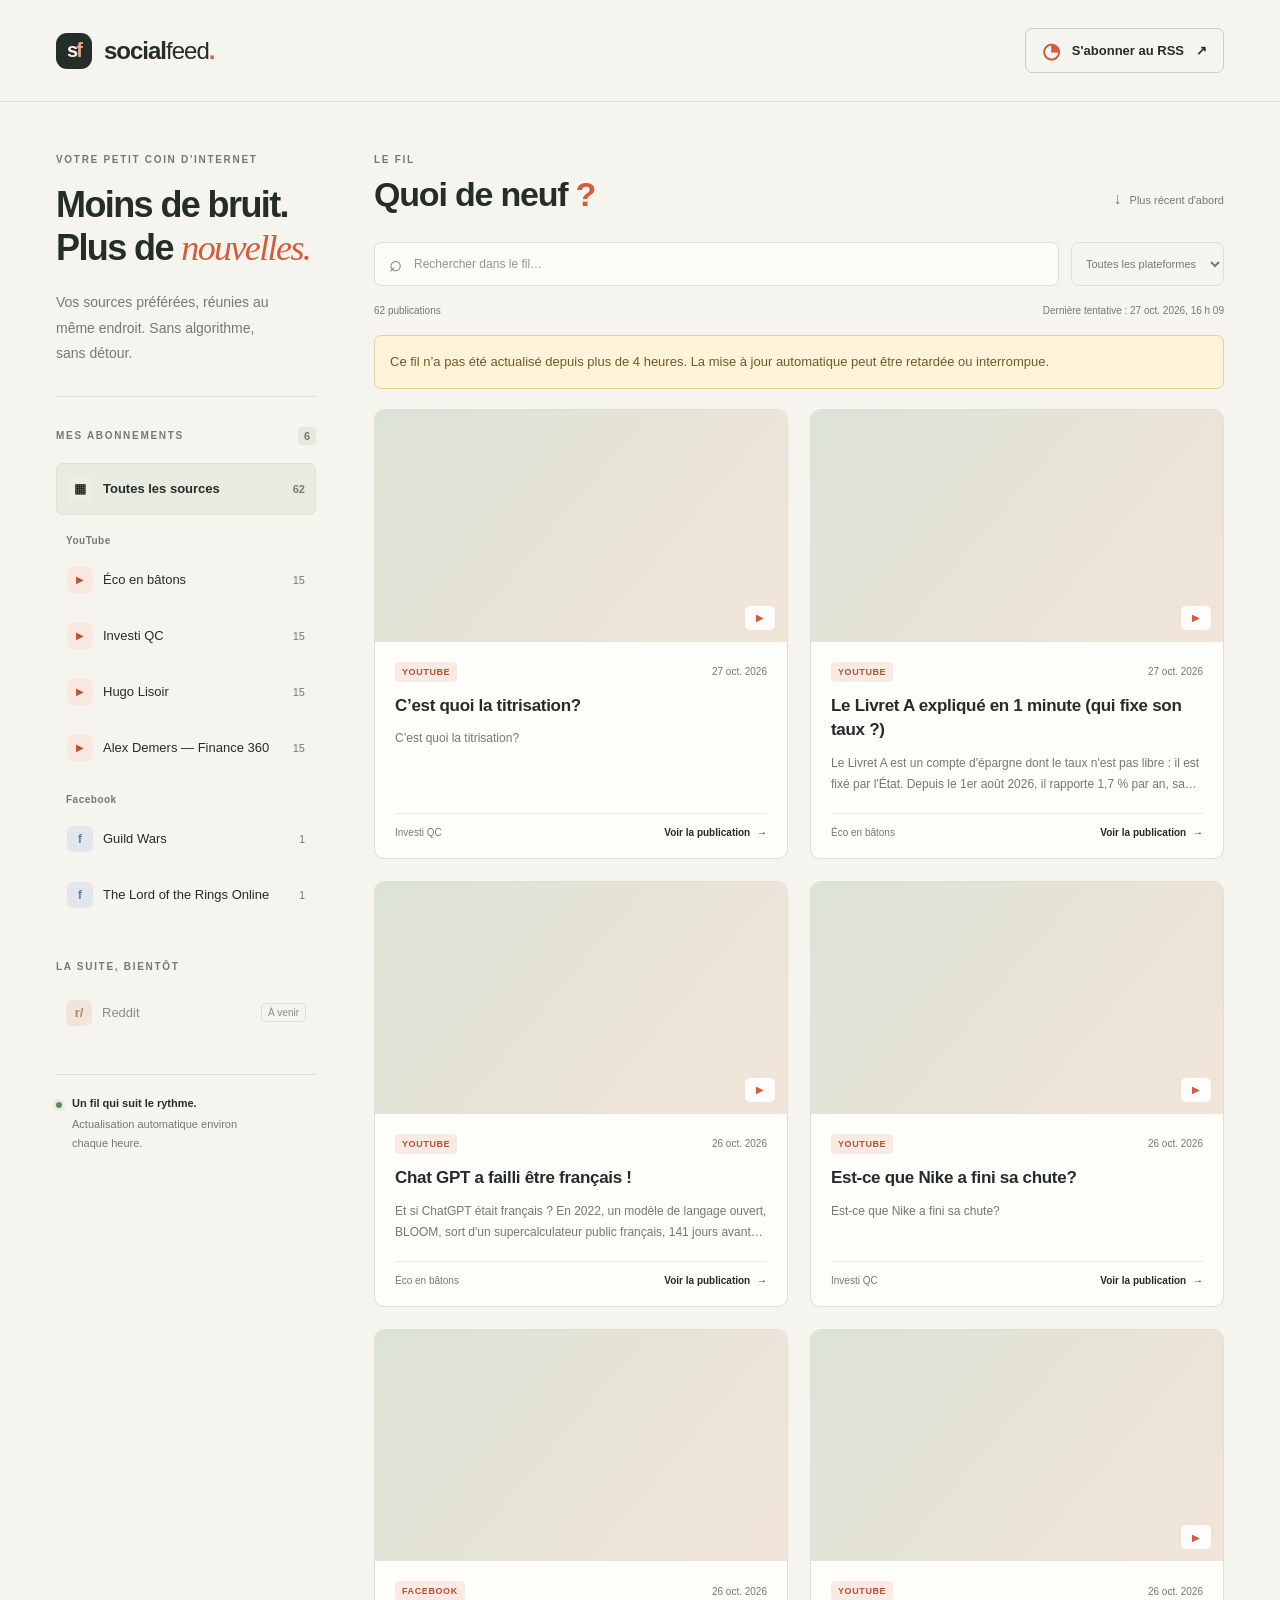
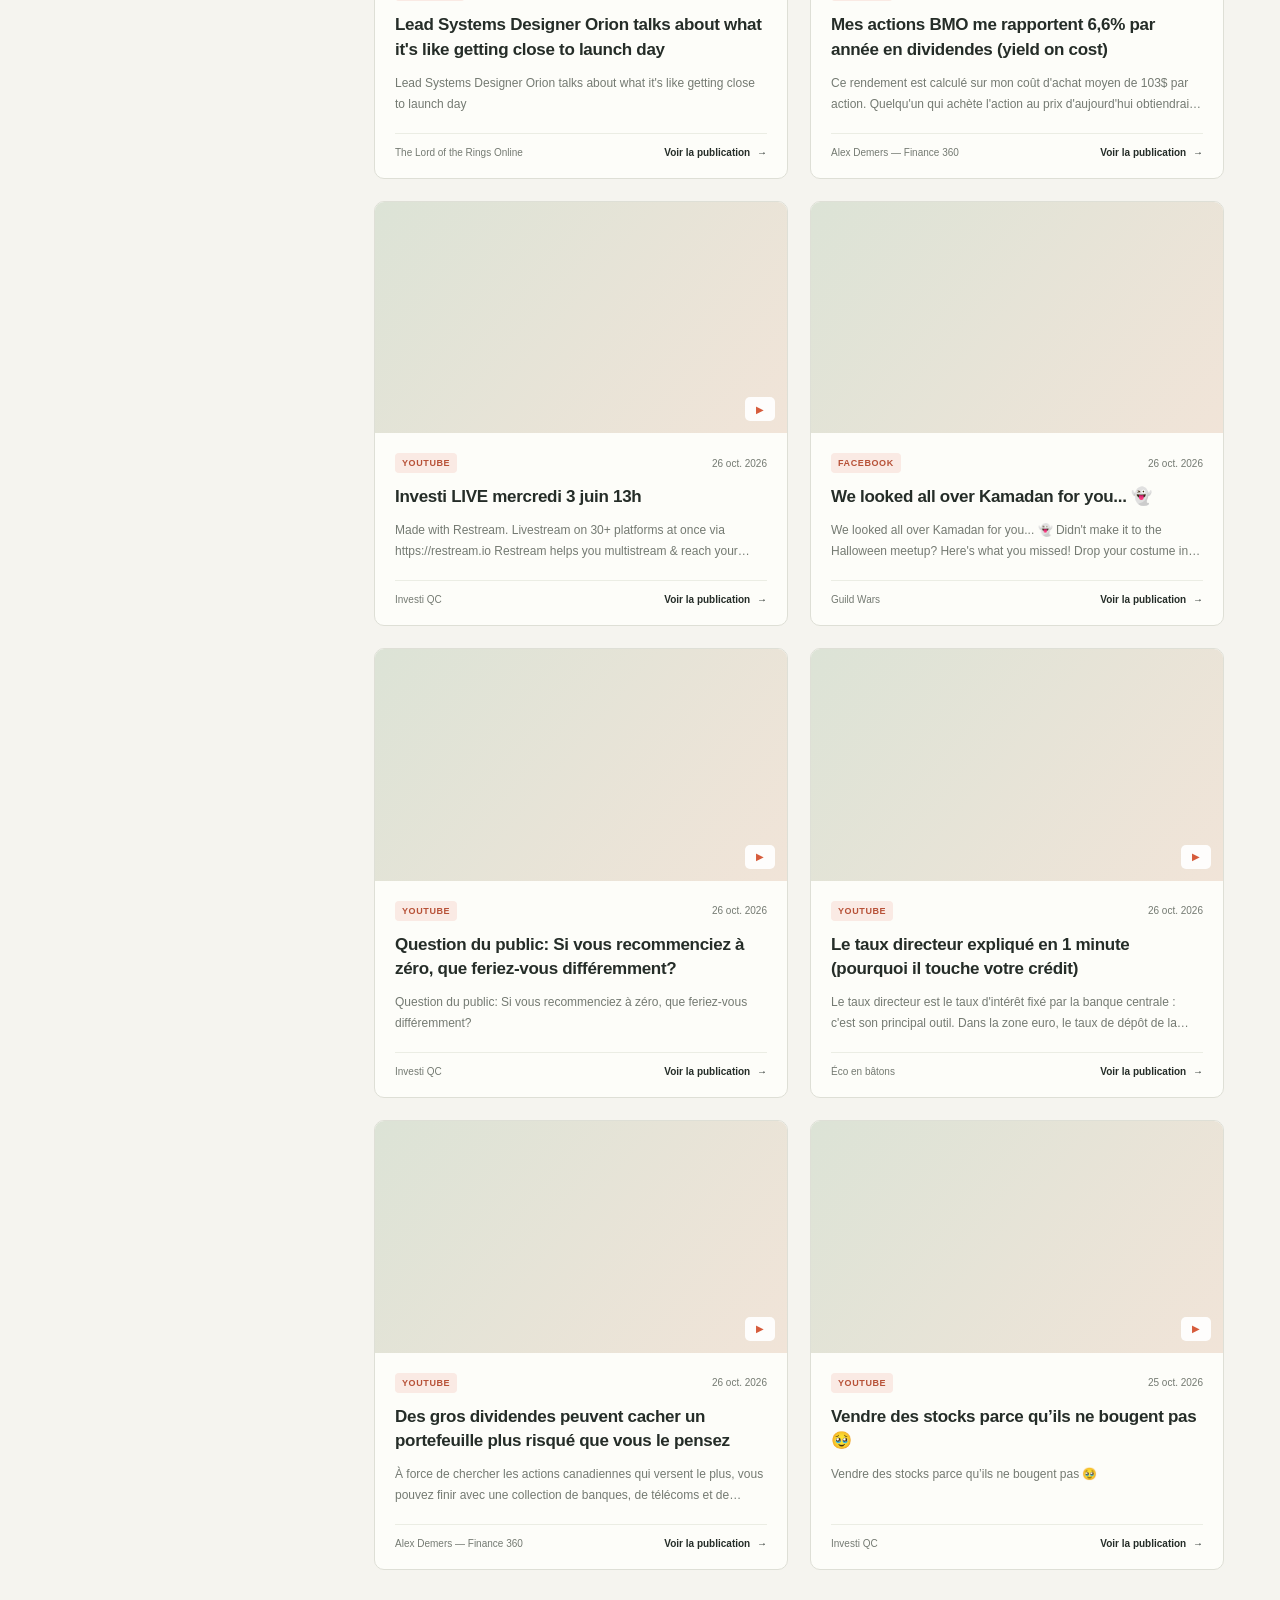
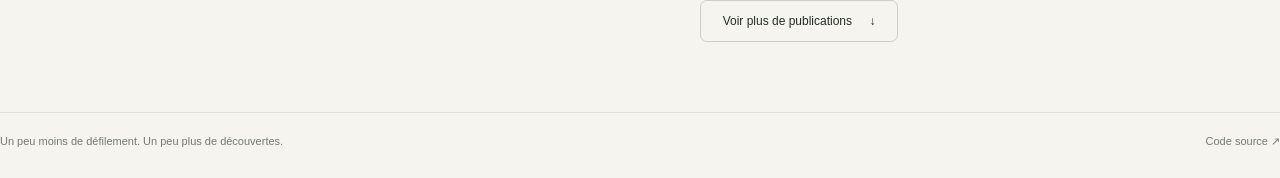
==== site/index.html @ 6ef71d8f "feat: add internal publication pages with on-demand official embeds Try bounded public Facebook scro" ====
<!doctype html>
<html lang="fr-CA">
  <head>
    <meta charset="utf-8" />
    <meta name="viewport" content="width=device-width, initial-scale=1" />
    <meta name="theme-color" content="#f5f4ef" />
    <meta name="description" content="Les dernières publications de vos sources préférées, réunies dans un seul fil." />
    <title>Social Feed — Votre fil, simplement.</title>
    <link rel="alternate" type="application/rss+xml" title="Social Feed" href="./feed.xml" />
    <link rel="stylesheet" href="./styles.css" />
    <script src="./app.js" defer></script>
  </head>
  <body>
    <a class="skip-link" href="#publications">Aller aux publications</a>
    <header class="header">
      <a class="brand" href="./" aria-label="Social Feed, accueil"><span class="brand-icon" aria-hidden="true">s<span>f</span></span>social<span class="brand-light">feed</span><span class="brand-dot">.</span></a>
      <a class="rss-link" href="./feed.xml"><span aria-hidden="true">◔</span> S'abonner au RSS <span aria-hidden="true">↗</span></a>
    </header>

    <main class="layout">
      <aside class="sidebar" aria-label="Sources du fil">
        <p class="eyebrow">VOTRE PETIT COIN D'INTERNET</p>
        <h1>Moins de bruit.<br />Plus de <span>nouvelles.</span></h1>
        <p class="intro">Vos sources préférées, réunies au même endroit. Sans algorithme, sans détour.</p>
        <div class="sidebar-rule"></div>
        <h2 class="section-label">MES ABONNEMENTS <span id="source-count">—</span></h2>
        <button class="source-button selected" type="button" data-source="all" aria-pressed="true">
          <span class="source-icon all-icon" aria-hidden="true">▦</span><span>Toutes les sources</span><span class="count" id="all-count">—</span>
        </button>
        <div id="sources"></div>
        <div class="coming-next">
          <span class="section-label">LA SUITE, BIENTÔT</span>
          <div><span class="future-icon reddit-icon" aria-hidden="true">r/</span> Reddit <span class="soon">À venir</span></div>
        </div>
        <div class="sidebar-note">
          <span class="live-dot" aria-hidden="true"></span>
          <div><strong>Un fil qui suit le rythme.</strong><p>Actualisation automatique environ chaque heure.</p></div>
        </div>
      </aside>

      <section class="feed" aria-labelledby="feed-heading">
        <div class="feed-heading">
          <div><p class="eyebrow">LE FIL</p><h2 id="feed-heading">Quoi de neuf<span class="brand-dot"> ?</span></h2></div>
          <span class="sort-label"><span aria-hidden="true">↓</span> Plus récent d'abord</span>
        </div>
        <div class="toolbar">
          <label class="search"><span aria-hidden="true">⌕</span><span class="sr-only">Rechercher une publication</span><input id="search" type="search" placeholder="Rechercher dans le fil…" autocomplete="off" /></label>
          <label class="platform-filter"><span class="sr-only">Filtrer par plateforme</span><select id="platform"><option value="all">Toutes les plateformes</option></select></label>
        </div>
        <div class="feed-meta"><p id="results" role="status" aria-live="polite">Chargement du fil…</p><p id="updated"></p></div>
        <div id="warning" class="notice warning" role="status" hidden></div>
        <div id="error" class="notice error" role="alert" hidden></div>
        <div id="publications" class="cards" aria-busy="true"></div>
        <div id="empty" class="empty" hidden><span aria-hidden="true">○</span><h3>Rien par ici pour l'instant.</h3><p id="empty-message">Essayez une autre recherche ou une autre source.</p></div>
        <button id="load-more" class="load-more" type="button" hidden>Voir plus de publications <span aria-hidden="true">↓</span></button>
        <noscript><p class="notice">Activez JavaScript pour consulter le fil, ou <a href="./feed.xml">ouvrez le flux RSS</a>.</p></noscript>
      </section>
    </main>
    <footer><span>Un peu moins de défilement. Un peu plus de découvertes.</span><a href="https://github.com/otisdave/social-feed" target="_blank" rel="noopener noreferrer">Code source ↗</a></footer>
    <template id="card-template">
      <article class="card">
        <a class="card-image-link"><img loading="lazy" decoding="async" alt="" /><span class="play-icon" aria-hidden="true">▶</span></a>
        <div class="card-body">
          <div class="card-meta"><span class="platform-tag"></span><time></time></div>
          <h3><a></a></h3>
          <p class="card-description"></p>
          <div class="card-footer"><span class="card-source"></span><a class="read-link">Voir la publication <span aria-hidden="true">→</span></a></div>
        </div>
      </article>
    </template>
  </body>
</html>
---- site/styles.css ----
@charset "UTF-8";

:root {
  color-scheme: light;
  --paper: #f5f4ef;
  --ink: #252d28;
  --muted: #747a72;
  --line: #dedfd6;
  --accent: #d65b3b;
  font-family: "Segoe UI", -apple-system, BlinkMacSystemFont, sans-serif;
  color: var(--ink);
  background: var(--paper);
}

* { box-sizing: border-box; }
body { margin: 0; }
a { color: inherit; text-decoration: none; }
button, input, select { font: inherit; }
button, select { cursor: pointer; }
button { color: inherit; }
button:focus-visible, a:focus-visible, input:focus-visible, select:focus-visible { outline: 3px solid var(--accent); outline-offset: 4px; }
[hidden] { display: none !important; }
.sr-only, .skip-link:not(:focus) { position: absolute; width: 1px; height: 1px; padding: 0; margin: -1px; overflow: hidden; clip: rect(0, 0, 0, 0); white-space: nowrap; border: 0; }
.skip-link:focus { display: block; padding: 16px; }
.header { max-width: 1440px; margin: auto; padding: 28px 56px; display: flex; justify-content: space-between; align-items: center; border-bottom: 1px solid var(--line); }
.brand { display: flex; align-items: center; font-size: 24px; font-weight: 750; letter-spacing: -1px; }
.brand-light { font-weight: 400; }
.brand-dot { color: var(--accent); }
.brand-icon { display: inline-flex; align-items: center; justify-content: center; width: 36px; height: 36px; margin-right: 12px; border-radius: 11px; background: var(--ink); color: var(--paper); font-size: 20px; letter-spacing: -2px; }
.brand-icon span { color: #eca88a; }
.rss-link { display: flex; align-items: center; gap: 12px; padding: 11px 16px; font-size: 13px; font-weight: 600; border: 1px solid #cacdc1; border-radius: 7px; }
.rss-link:hover { background: white; }
.rss-link > span:first-child { color: var(--accent); font-size: 21px; line-height: 1; }
.layout { max-width: 1440px; padding: 52px 56px 70px; margin: auto; display: grid; grid-template-columns: 260px minmax(0, 1fr); gap: 58px; min-height: 80vh; }
.eyebrow, .section-label { font-size: 10px; font-weight: 700; letter-spacing: 1.7px; }
.eyebrow { color: var(--muted); margin: 0 0 18px; }
h1 { font-size: 36px; font-weight: 620; line-height: 1.2; letter-spacing: -1.6px; margin: 0 0 20px; }
h1 > span { font-family: Georgia, serif; font-weight: 400; font-style: italic; color: var(--accent); }
.intro { max-width: 230px; font-size: 14px; line-height: 1.8; color: var(--muted); }
.sidebar-rule { height: 1px; background: var(--line); margin: 30px 0; }
.section-label { display: flex; align-items: center; justify-content: space-between; color: var(--muted); margin: 0 0 18px; }
.section-label > span { font-size: 11px; letter-spacing: 0; background: #e6e8df; border-radius: 4px; padding: 3px 6px; }
.source-button { display: flex; width: 100%; align-items: center; gap: 10px; padding: 12px 10px; margin: 4px 0; border: 1px solid transparent; background: transparent; text-align: left; border-radius: 7px; font-size: 13px; }
.source-button:hover { background: #edeee6; }
.source-button.selected { background: #e8ebe1; border-color: #dce1d2; font-weight: 650; }
.source-button > span:nth-child(2) { flex: 1; }
.source-button:disabled { cursor: default; opacity: 0.65; }
.source-button:disabled:hover { background: transparent; }
.source-platform { margin: 20px 10px 8px; font-size: 10px; font-weight: 600; color: var(--muted); letter-spacing: 0.5px; }
.source-icon { display: grid; place-items: center; width: 26px; height: 26px; border-radius: 6px; background: #eceee6; font-size: 13px; }
.source-icon.youtube { background: #fae7e1; color: #c45034; font-size: 10px; }
.source-icon.facebook { background: #e3e7ed; color: #6381a8; font-weight: 700; }
.count { font-size: 11px; color: var(--muted); }
.coming-next { margin-top: 40px; }
.coming-next > div { display: flex; align-items: center; gap: 10px; padding: 10px; font-size: 13px; color: #8a8e85; }
.future-icon { display: grid; place-items: center; width: 26px; height: 26px; font-weight: 700; border-radius: 6px; }
.reddit-icon { background: #f0e5db; color: #b98566; }
.facebook-icon { background: #e3e7ed; color: #8a9db7; }
.soon { margin-left: auto; font-size: 10px; border: 1px solid var(--line); padding: 3px 6px; border-radius: 4px; }
.sidebar-note { display: flex; gap: 10px; border-top: 1px solid var(--line); margin-top: 38px; padding-top: 22px; font-size: 11px; }
.live-dot { width: 6px; height: 6px; border-radius: 50%; background: #63865c; flex-shrink: 0; margin-top: 5px; box-shadow: 0 0 0 3px #e6eadf; }
.sidebar-note strong { font-weight: 600; }
.sidebar-note p { color: var(--muted); line-height: 1.7; max-width: 180px; margin: 6px 0 0; }
.feed-heading { display: flex; align-items: flex-end; justify-content: space-between; margin-bottom: 28px; gap: 15px; }
.feed-heading .eyebrow { margin-bottom: 10px; }
.feed-heading h2 { font-size: 34px; font-weight: 620; letter-spacing: -1.2px; margin: 0; }
.sort-label { font-size: 11px; color: var(--muted); white-space: nowrap; padding-bottom: 6px; }
.sort-label > span { font-size: 16px; margin-right: 5px; }
.toolbar { display: flex; gap: 12px; }
.search { display: flex; align-items: center; gap: 10px; background: #fbfbf7; border: 1px solid var(--line); border-radius: 7px; padding: 10px 14px; flex: 1; min-width: 0; }
.search > span:first-child { color: var(--muted); font-size: 22px; line-height: 1; }
.search input { width: 100%; min-width: 0; border: none; background: transparent; font-size: 12px; color: var(--ink); }
.search input::placeholder { color: #92978d; }
.platform-filter select { height: 100%; padding: 10px; border: 1px solid var(--line); border-radius: 7px; background: transparent; color: var(--muted); font-size: 11px; max-width: 190px; }
.feed-meta { display: flex; justify-content: space-between; gap: 10px; margin: 19px 0; font-size: 10px; color: var(--muted); }
.feed-meta p { margin: 0; }
.cards { display: grid; grid-template-columns: repeat(2, minmax(0, 1fr)); gap: 22px; }
.card { border: 1px solid var(--line); background: #fdfdf9; border-radius: 10px; overflow: hidden; display: flex; flex-direction: column; transition: transform 160ms ease, box-shadow 160ms ease; }
.card:hover { transform: translateY(-3px); box-shadow: 0 8px 26px #252d280a; }
.card-image-link { display: block; position: relative; aspect-ratio: 16 / 9; overflow: hidden; background: #e3e6dc; }
.card-image-link img { display: block; width: 100%; height: 100%; object-fit: cover; }
.card-image-link.no-image { background: linear-gradient(130deg, #dce3d6, #f1e4d8); }
.play-icon { position: absolute; bottom: 12px; right: 12px; display: grid; place-items: center; width: 30px; height: 24px; background: #ffffffeb; color: var(--accent); border-radius: 5px; font-size: 10px; }
.card-body { padding: 20px; display: flex; flex-direction: column; flex: 1; }
.card-meta { display: flex; justify-content: space-between; align-items: center; gap: 8px; margin-bottom: 12px; font-size: 10px; color: var(--muted); }
.platform-tag { font-size: 9px; font-weight: 700; text-transform: uppercase; letter-spacing: 0.6px; border-radius: 4px; padding: 5px 7px; background: #faeae4; color: #b75137; }
.card h3 { font-size: 17px; line-height: 1.45; font-weight: 650; letter-spacing: -0.3px; margin: 0 0 10px; overflow-wrap: anywhere; }
.card h3 a:hover, .read-link:hover { color: var(--accent); }
.card-description { font-size: 12px; line-height: 1.75; color: var(--muted); margin: 0 0 18px; display: -webkit-box; -webkit-line-clamp: 2; -webkit-box-orient: vertical; overflow: hidden; overflow-wrap: anywhere; }
.card-footer { display: flex; align-items: center; justify-content: space-between; gap: 8px; border-top: 1px solid #ebede4; padding-top: 13px; margin-top: auto; font-size: 10px; }
.card-source { color: var(--muted); }
.read-link { font-weight: 600; white-space: nowrap; }
.read-link span { margin-left: 4px; }
.load-more { display: block; margin: 30px auto 0; padding: 13px 22px; border: 1px solid #cdd1c4; border-radius: 7px; background: transparent; font-size: 12px; }
.load-more:hover { background: #e8ebe1; }
.load-more span { margin-left: 14px; }
.notice { border: 1px solid var(--line); border-radius: 7px; padding: 15px; margin-bottom: 20px; font-size: 13px; line-height: 1.7; }
.warning { background: #fff3d9; border-color: #e6cf9c; color: #745a28; }
.error { background: #fce9e4; border-color: #e6beb1; color: #883e2b; }
.empty { text-align: center; padding: 60px 20px; color: var(--muted); }
.empty > span { font-size: 40px; }
.empty h3 { color: var(--ink); font-size: 18px; }
.empty p { font-size: 13px; }
footer { max-width: 1328px; border-top: 1px solid var(--line); margin: 0 auto; padding: 22px 0 30px; display: flex; justify-content: space-between; gap: 16px; font-size: 11px; color: var(--muted); }
.publication { max-width: 900px; margin: auto; padding: 45px 24px 70px; min-height: 80vh; }
.publication h1 { font-size: clamp(26px, 4vw, 40px); overflow-wrap: anywhere; }
.publication-actions { display: flex; align-items: center; justify-content: space-between; flex-wrap: wrap; gap: 16px; margin: 24px 0; }
.publication-actions time { font-size: 12px; color: var(--muted); }
.publication-preview { background: #e3e6dc; border-radius: 10px; overflow: hidden; }
.publication-preview img { display: block; width: 100%; max-height: 480px; object-fit: contain; }
.embed-section { margin: 22px 0 30px; }
.embed-note { font-size: 12px; line-height: 1.7; color: var(--muted); }
.publication-embed { display: block; width: 100%; border: 0; border-radius: 8px; background: white; }
.publication-embed.youtube { aspect-ratio: 16 / 9; }
.publication-embed.facebook { max-width: 500px; height: 700px; margin: auto; }
.publication-description { white-space: pre-wrap; overflow-wrap: anywhere; font-size: 15px; line-height: 1.85; }

@media (min-width: 1600px) {
  .layout { max-width: 1550px; }
  .header { max-width: 1550px; }
  .cards { grid-template-columns: repeat(3, minmax(0, 1fr)); }
}

@media (max-width: 1050px) {
  .header { padding: 24px 30px; }
  .layout { padding: 36px 30px; grid-template-columns: 215px minmax(0, 1fr); gap: 28px; }
  h1 { font-size: 30px; }
  .card-body { padding: 15px; }
  .card-footer { flex-wrap: wrap; }
  footer { margin: 0 30px; }
}

@media (max-width: 760px) {
  .header { padding: 20px; }
  .brand { font-size: 21px; }
  .rss-link { font-size: 11px; padding: 9px 10px; gap: 6px; }
  .layout { display: block; padding: 30px 20px; }
  .sidebar { margin-bottom: 38px; }
  .sidebar .eyebrow { font-size: 9px; }
  h1 { font-size: 35px; }
  h1 br { display: none; }
  .intro { max-width: none; }
  .sidebar-rule { margin: 22px 0; }
  .coming-next, .sidebar-note { display: none; }
  .source-button { max-width: 100%; }
  .feed-heading h2 { font-size: 29px; }
  footer { margin: 0 20px; font-size: 10px; }
}

@media (max-width: 480px) {
  .cards { grid-template-columns: 1fr; }
  .toolbar { flex-direction: column; }
  .platform-filter select { max-width: none; width: 100%; }
  .feed-meta { flex-direction: column; gap: 6px; }
  .card-body { padding: 20px; }
  .sort-label { font-size: 9px; }
  footer { flex-direction: column; }
}

@media (prefers-reduced-motion: reduce) {
  .card { transition: none; }
  .card:hover { transform: none; }
}
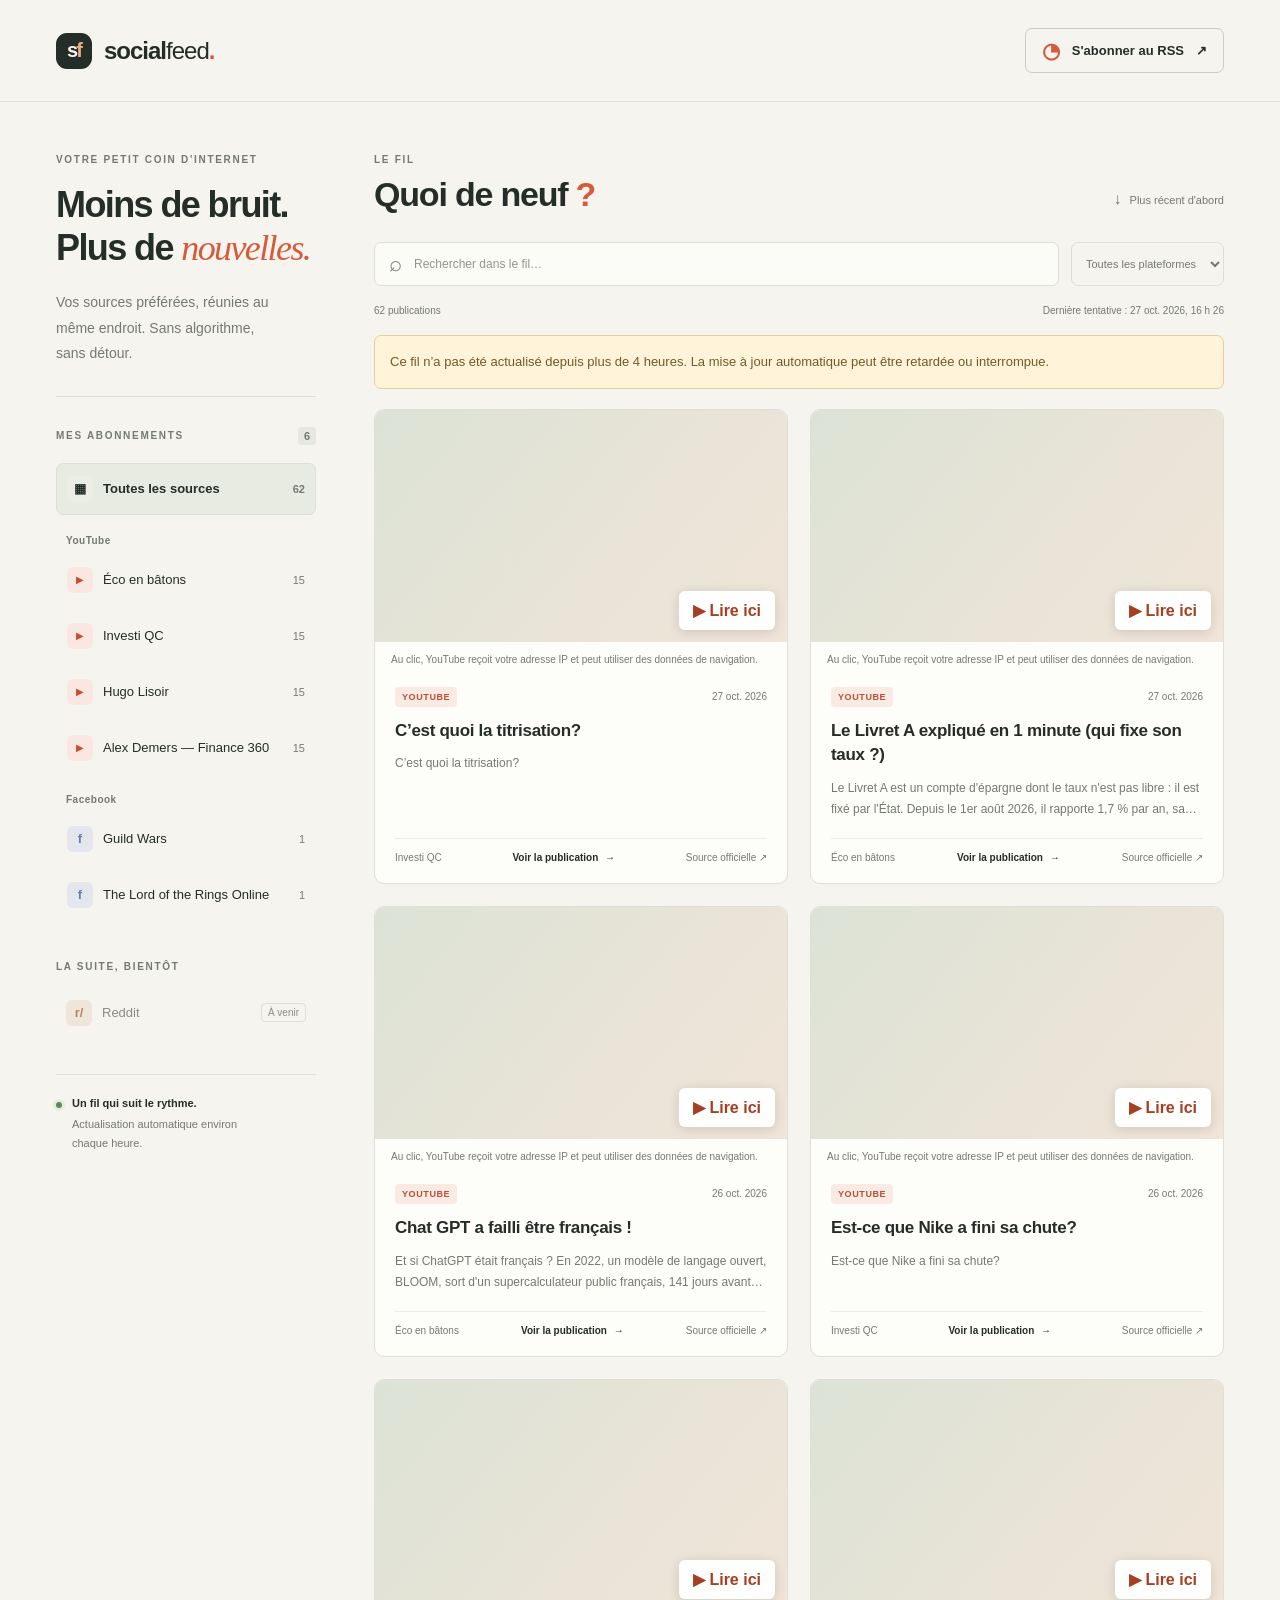
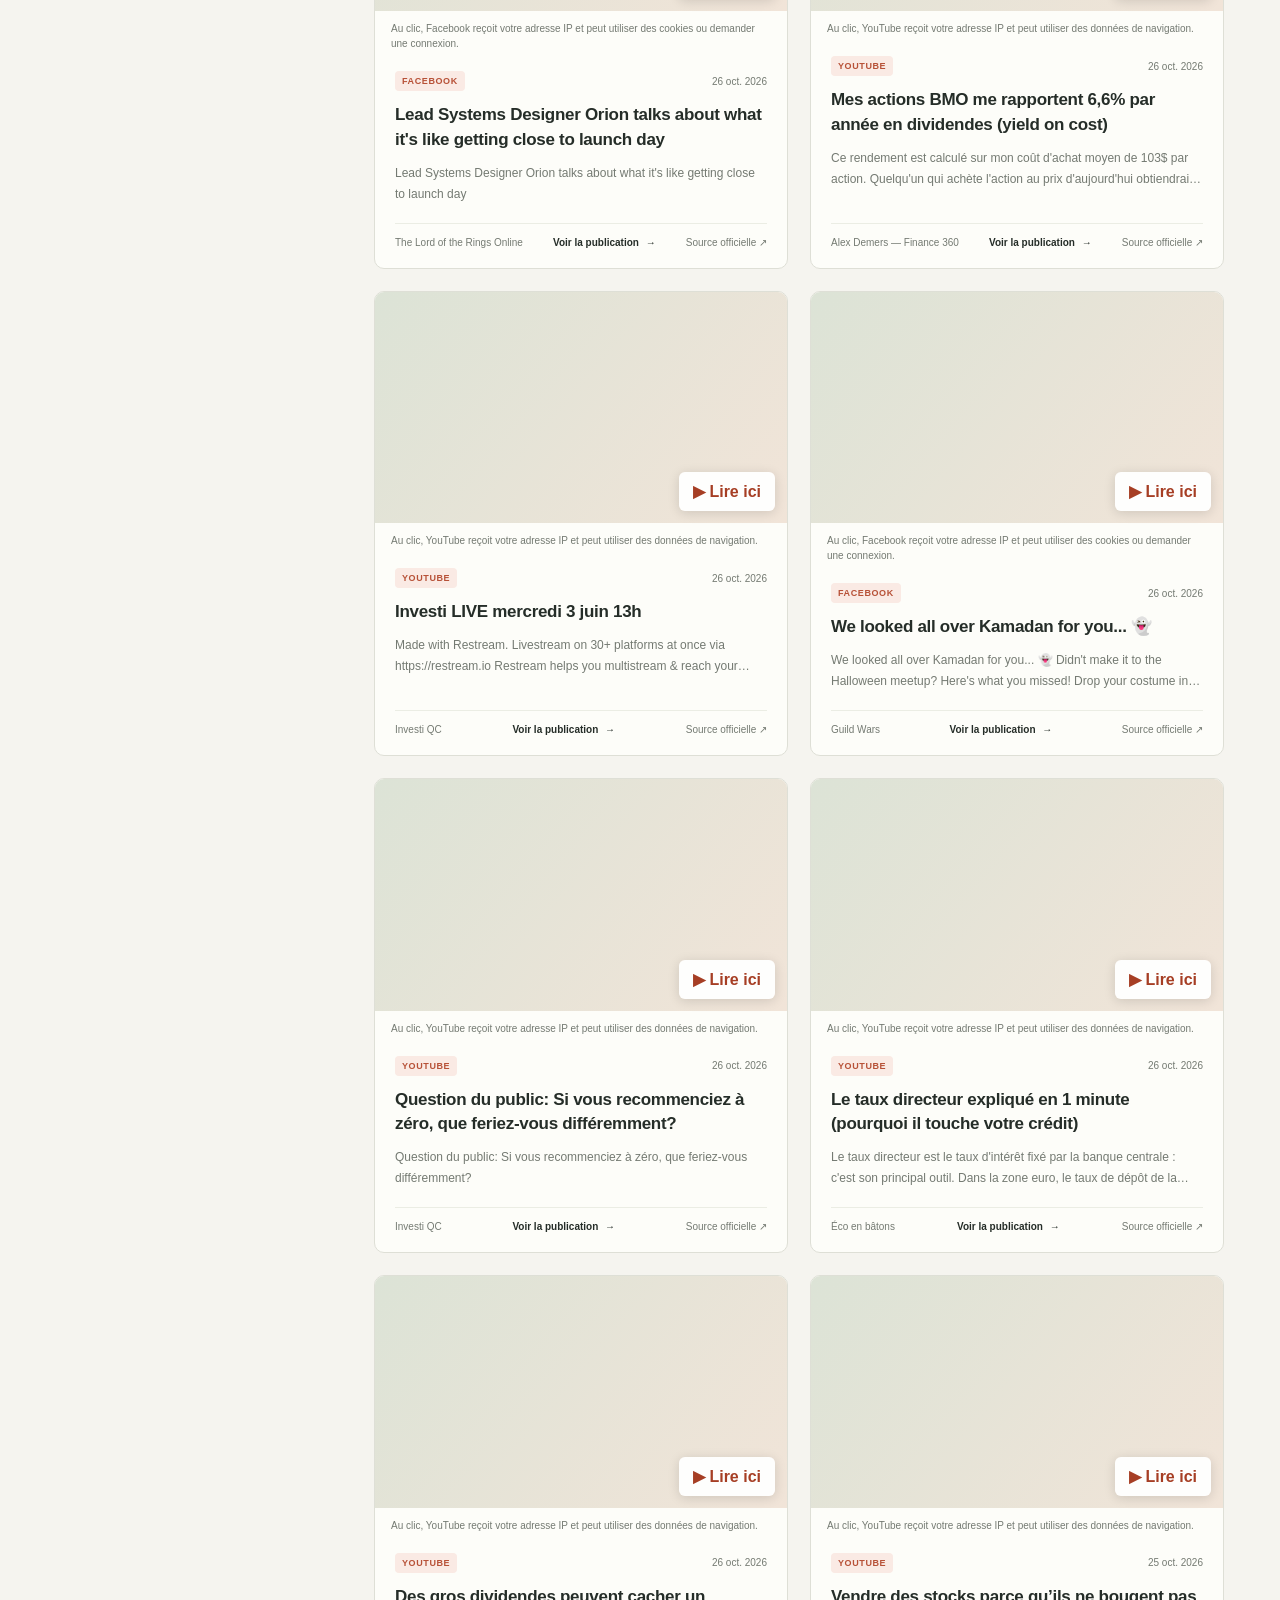
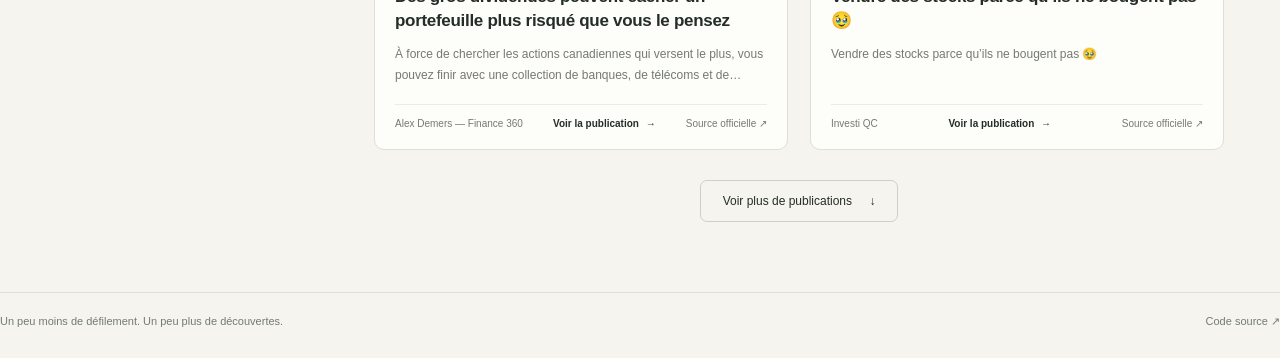
==== commit a81e4aed: "feat: play YouTube and Facebook videos directly in feed cards Share official embed handling, load on" ====
--- a/site/index.html
+++ b/site/index.html
@@ -8,7 +8,7 @@
     <title>Social Feed — Votre fil, simplement.</title>
     <link rel="alternate" type="application/rss+xml" title="Social Feed" href="./feed.xml" />
     <link rel="stylesheet" href="./styles.css" />
-    <script src="./app.js" defer></script>
+    <script src="./app.js" type="module"></script>
   </head>
   <body>
     <a class="skip-link" href="#publications">Aller aux publications</a>
@@ -59,12 +59,21 @@
     <footer><span>Un peu moins de défilement. Un peu plus de découvertes.</span><a href="https://github.com/otisdave/social-feed" target="_blank" rel="noopener noreferrer">Code source ↗</a></footer>
     <template id="card-template">
       <article class="card">
-        <a class="card-image-link"><img loading="lazy" decoding="async" alt="" /><span class="play-icon" aria-hidden="true">▶</span></a>
+        <div class="card-media">
+          <a class="card-image-link"><img loading="lazy" decoding="async" alt="" /></a>
+          <button class="card-play" type="button" hidden>▶ Lire ici</button>
+          <div class="card-player" hidden></div>
+        </div>
+        <div class="card-playback" hidden>
+          <button class="card-stop" type="button">Fermer le lecteur</button>
+          <p class="embed-note" role="status">Si la lecture est bloquée, utilisez le lien vers la source officielle.</p>
+        </div>
+        <p class="card-privacy" hidden></p>
         <div class="card-body">
           <div class="card-meta"><span class="platform-tag"></span><time></time></div>
           <h3><a></a></h3>
           <p class="card-description"></p>
-          <div class="card-footer"><span class="card-source"></span><a class="read-link">Voir la publication <span aria-hidden="true">→</span></a></div>
+          <div class="card-footer"><span class="card-source"></span><a class="read-link">Voir la publication <span aria-hidden="true">→</span></a><a class="card-official" target="_blank" rel="noopener noreferrer">Source officielle ↗</a></div>
         </div>
       </article>
     </template>
--- a/site/styles.css
+++ b/site/styles.css
@@ -80,6 +80,17 @@
 .card-image-link { display: block; position: relative; aspect-ratio: 16 / 9; overflow: hidden; background: #e3e6dc; }
 .card-image-link img { display: block; width: 100%; height: 100%; object-fit: cover; }
 .card-image-link.no-image { background: linear-gradient(130deg, #dce3d6, #f1e4d8); }
+.card-media { position: relative; }
+.card-play { position: absolute; bottom: 12px; right: 12px; border: 0; border-radius: 6px; background: #fffffff2; padding: 10px 14px; color: #a63e24; font-weight: 650; box-shadow: 0 2px 12px #0002; }
+.card-play:hover { background: white; }
+.card-playback { padding: 12px 16px 0; }
+.card-stop { background: transparent; border: 1px solid var(--line); border-radius: 5px; padding: 6px 10px; font-size: 12px; }
+.card-privacy { margin: 10px 16px 0; font-size: 10px; line-height: 1.5; color: var(--muted); }
+.card .card-footer { flex-wrap: wrap; }
+.card-official { color: var(--muted); }
+.card-official:hover { color: var(--accent); }
+.card-player .publication-embed { border-radius: 0; }
+.card-player .publication-embed.facebook { height: 520px; }
 .play-icon { position: absolute; bottom: 12px; right: 12px; display: grid; place-items: center; width: 30px; height: 24px; background: #ffffffeb; color: var(--accent); border-radius: 5px; font-size: 10px; }
 .card-body { padding: 20px; display: flex; flex-direction: column; flex: 1; }
 .card-meta { display: flex; justify-content: space-between; align-items: center; gap: 8px; margin-bottom: 12px; font-size: 10px; color: var(--muted); }
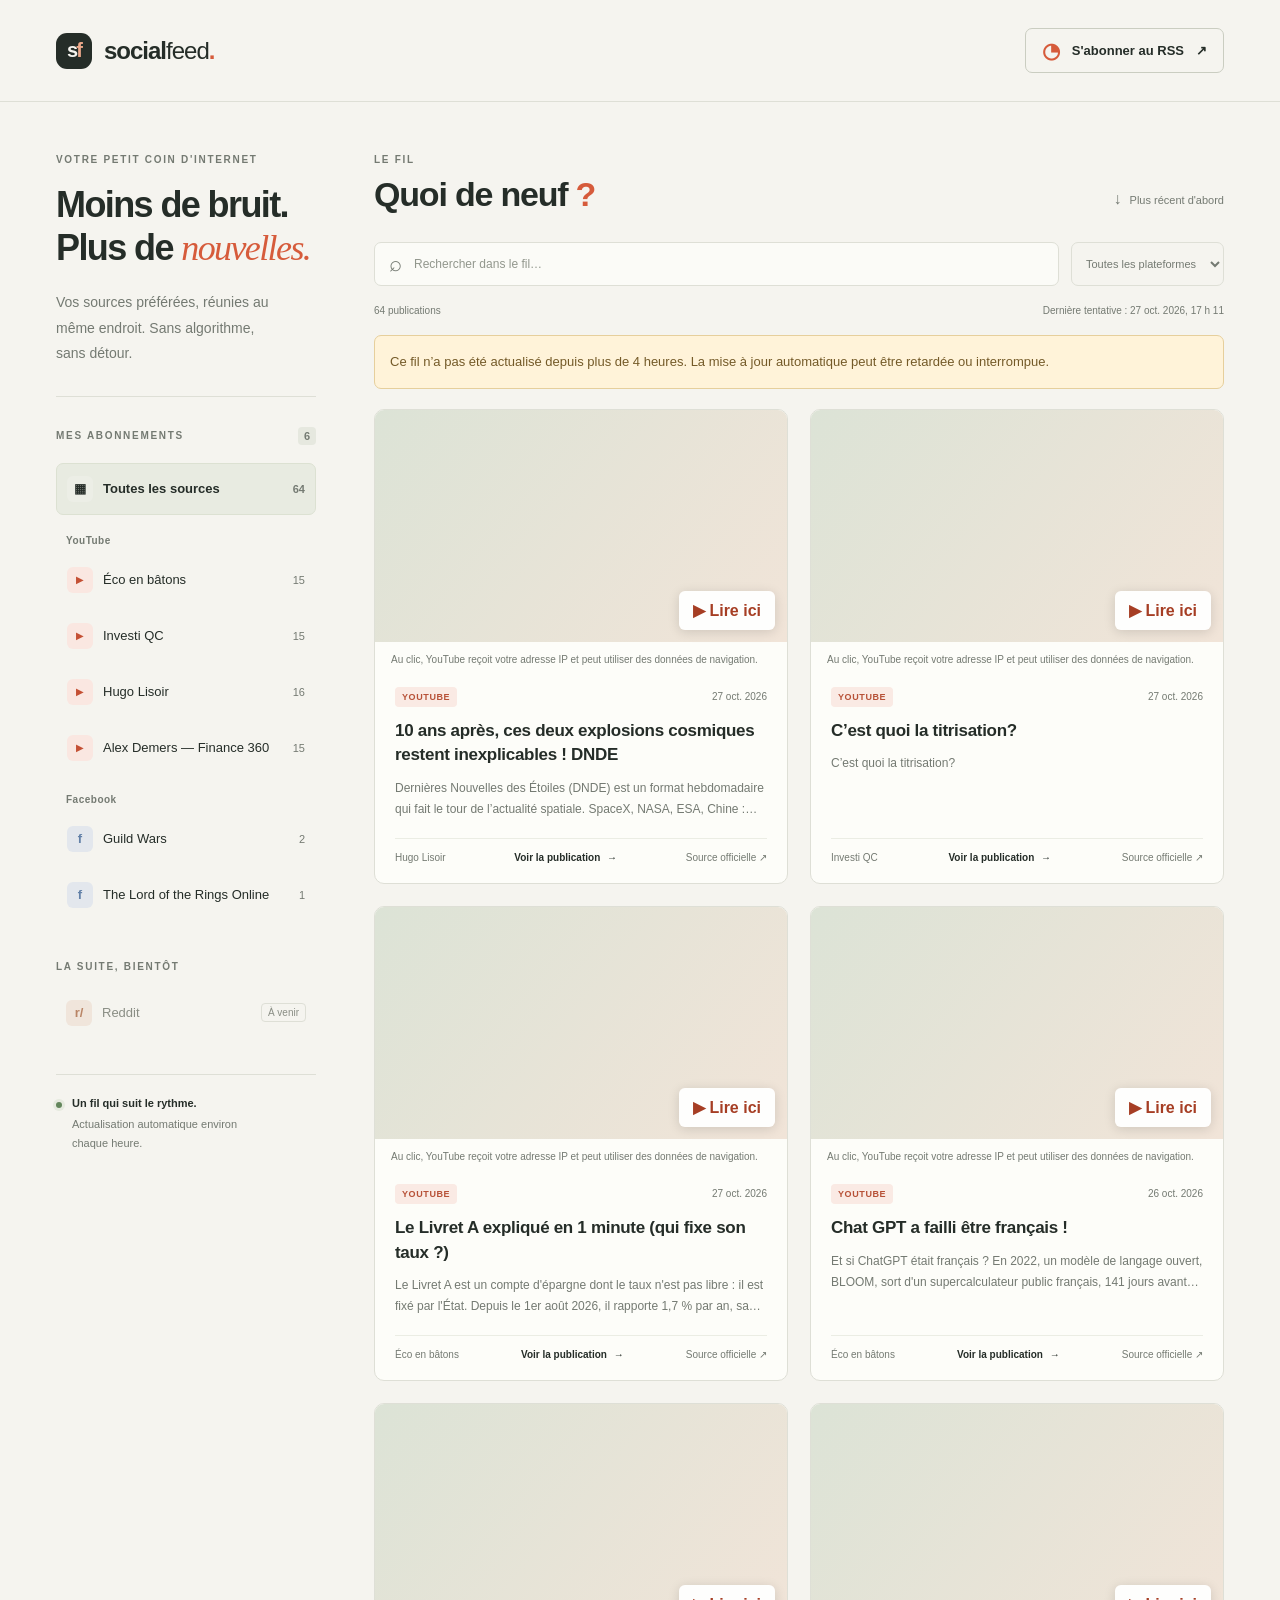
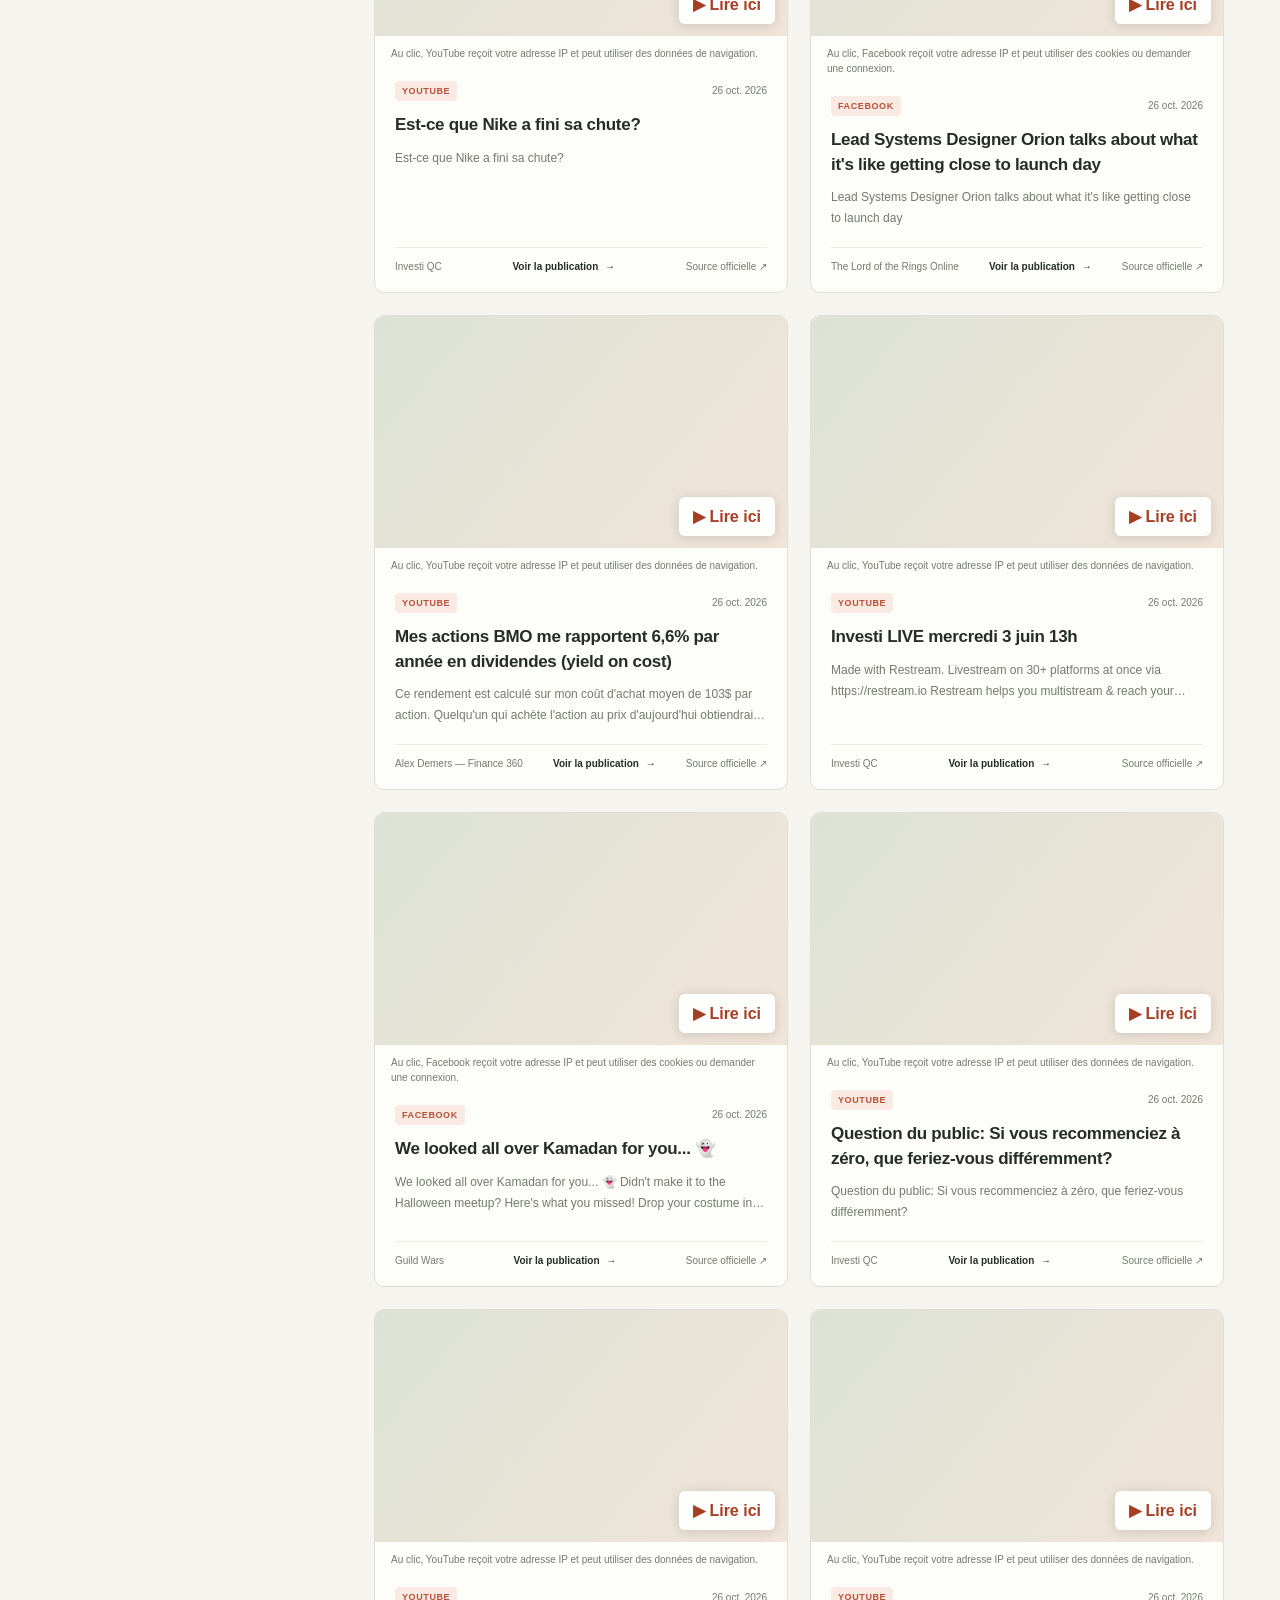
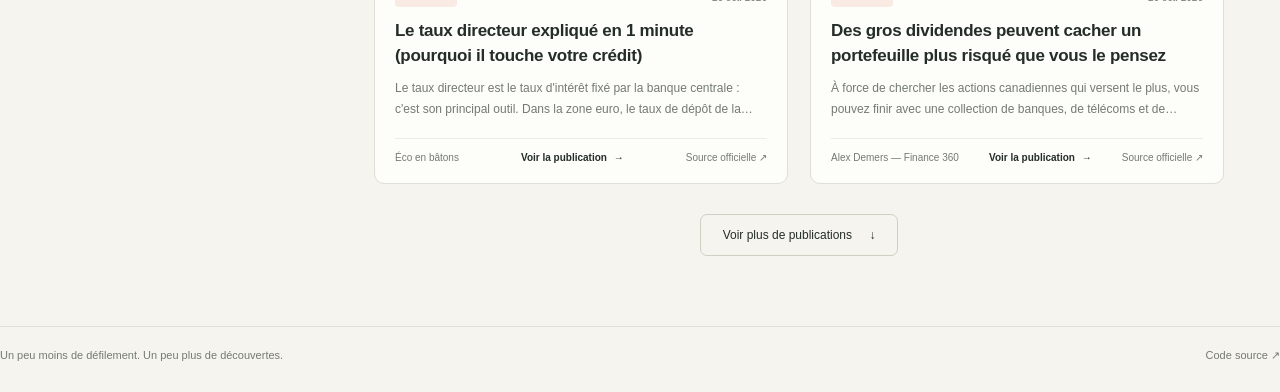
==== commit 1bebe534: "fix: invalidate cached scripts when the feed template changes Version HTML asset references and modu" ====
--- a/site/index.html
+++ b/site/index.html
@@ -7,8 +7,8 @@
     <meta name="description" content="Les dernières publications de vos sources préférées, réunies dans un seul fil." />
     <title>Social Feed — Votre fil, simplement.</title>
     <link rel="alternate" type="application/rss+xml" title="Social Feed" href="./feed.xml" />
-    <link rel="stylesheet" href="./styles.css" />
-    <script src="./app.js" type="module"></script>
+    <link rel="stylesheet" href="./styles.css?v=inline-player-2" />
+    <script src="./app.js?v=inline-player-2" type="module"></script>
   </head>
   <body>
     <a class="skip-link" href="#publications">Aller aux publications</a>
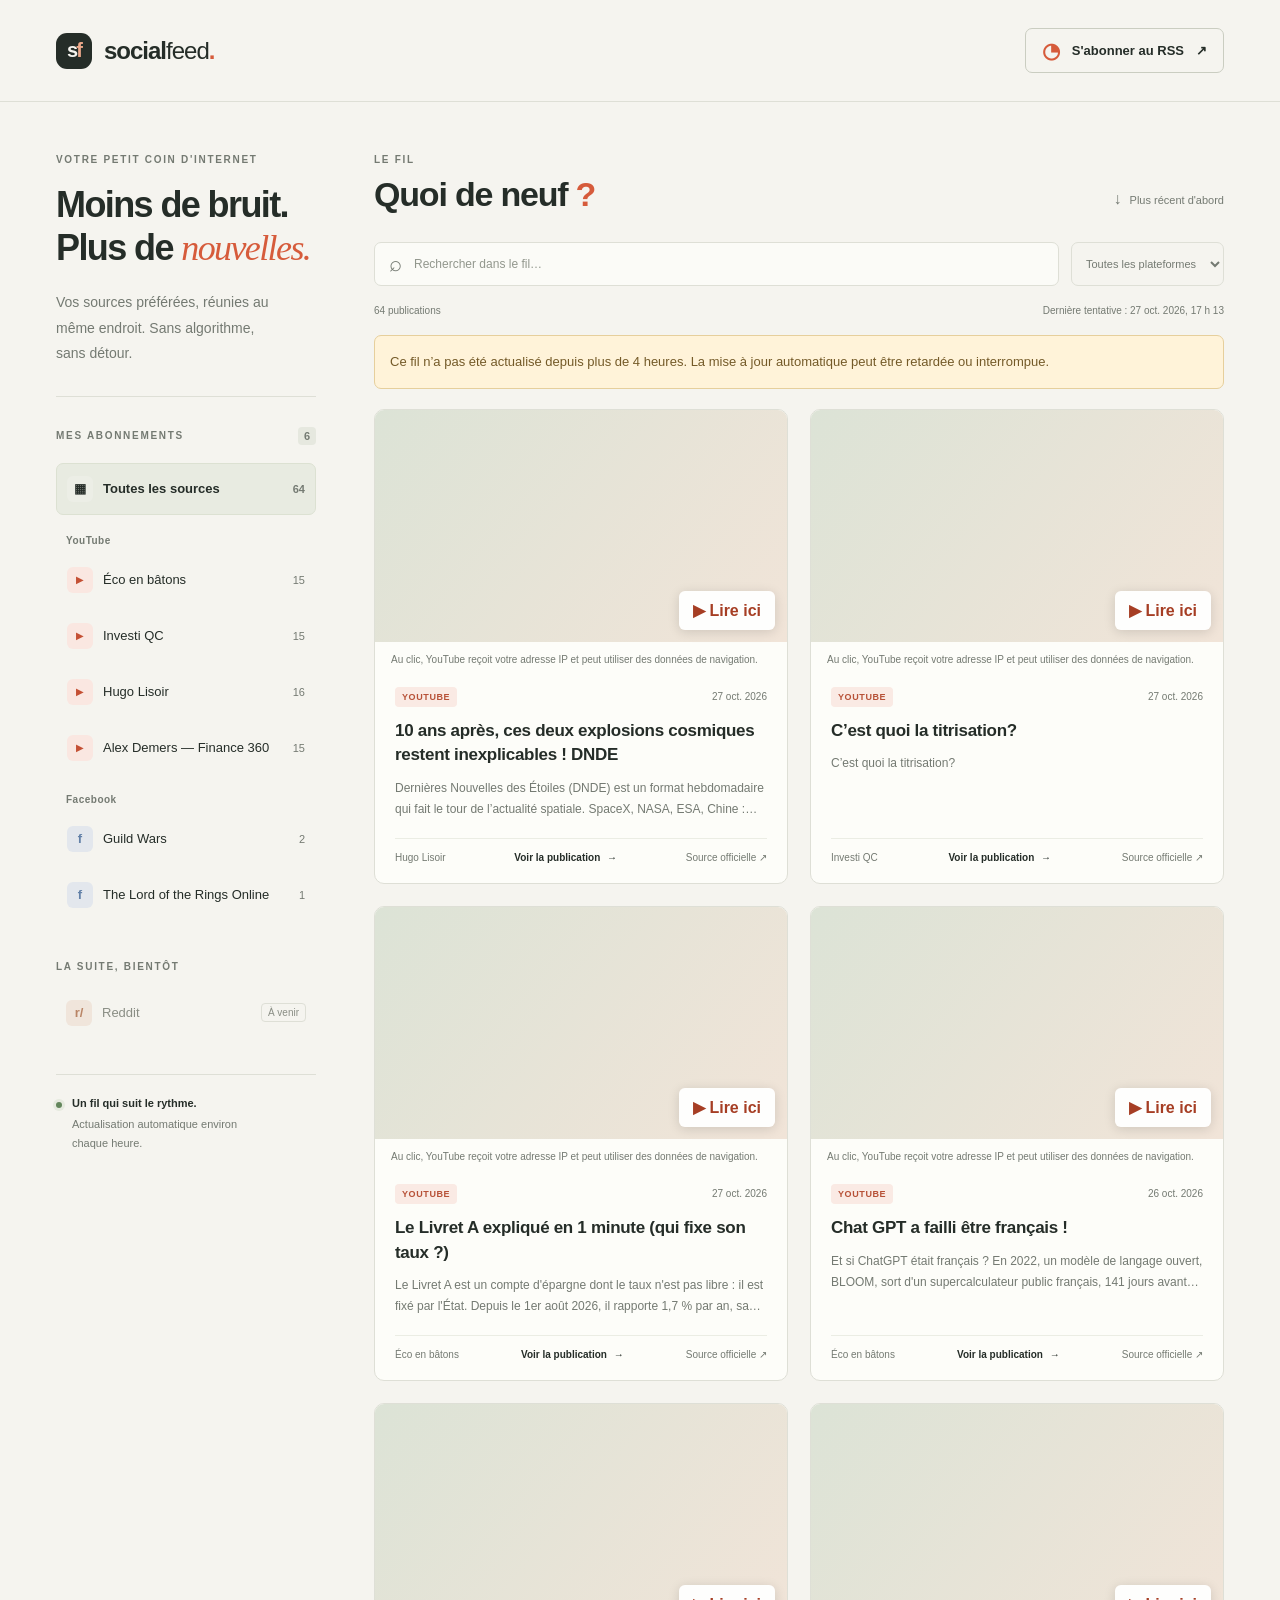
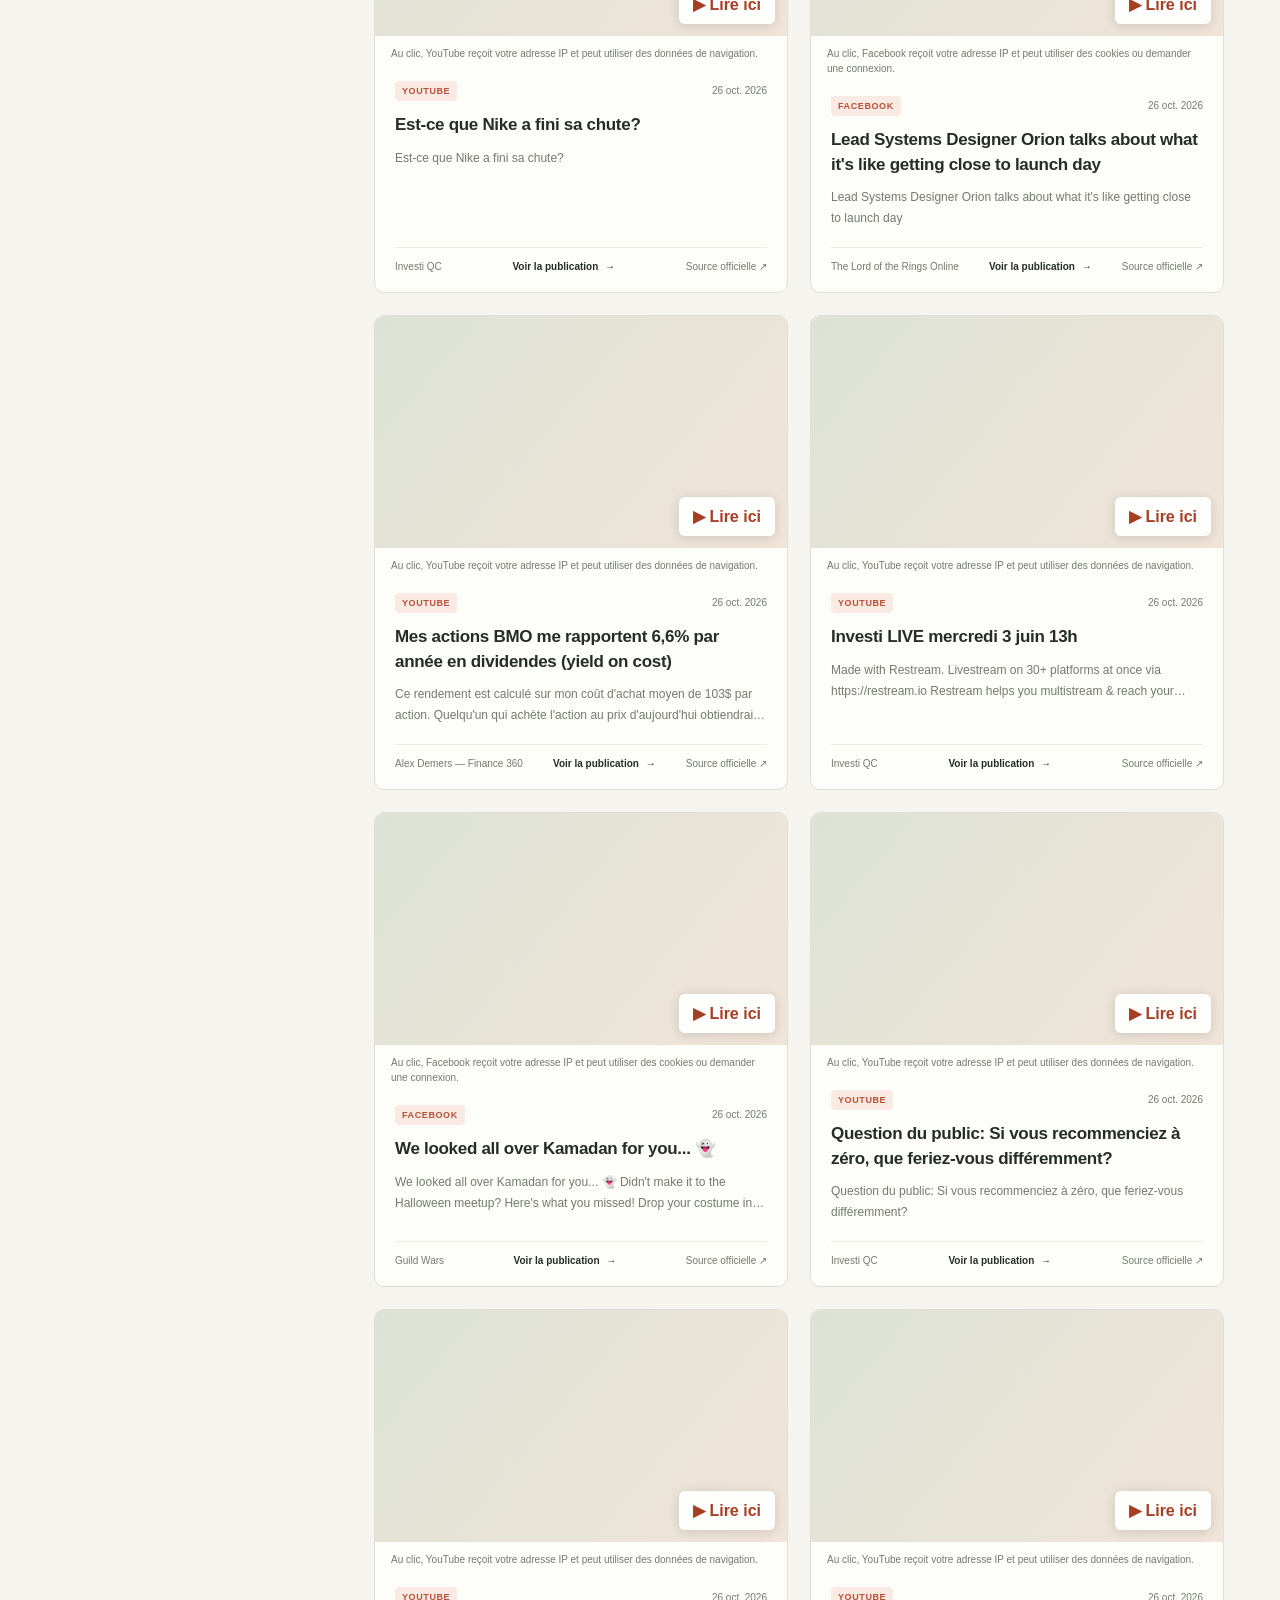
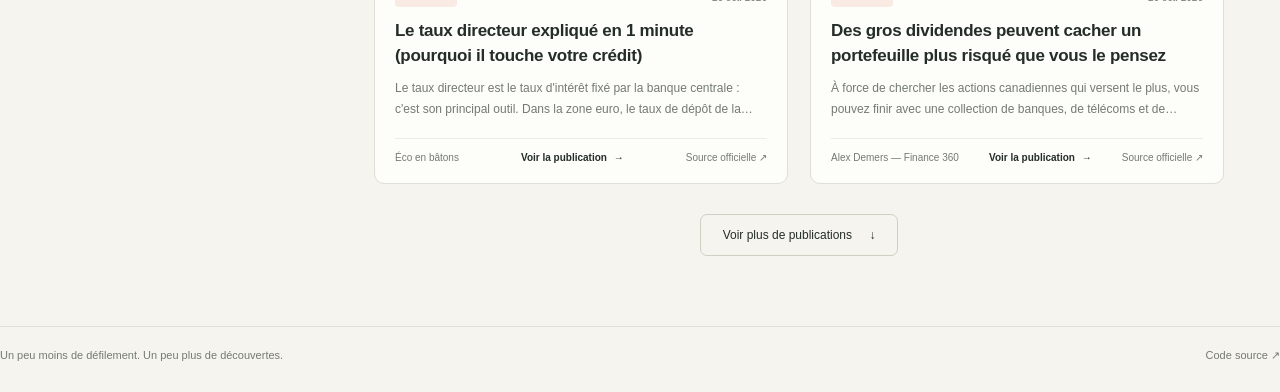
==== commit d79cee77: "fix: offer retry and close controls for blocked social embeds Explain blank iframe restrictions with" ====
--- a/site/index.html
+++ b/site/index.html
@@ -7,8 +7,8 @@
     <meta name="description" content="Les dernières publications de vos sources préférées, réunies dans un seul fil." />
     <title>Social Feed — Votre fil, simplement.</title>
     <link rel="alternate" type="application/rss+xml" title="Social Feed" href="./feed.xml" />
-    <link rel="stylesheet" href="./styles.css?v=inline-player-2" />
-    <script src="./app.js?v=inline-player-2" type="module"></script>
+    <link rel="stylesheet" href="./styles.css?v=embed-recovery-3" />
+    <script src="./app.js?v=embed-recovery-3" type="module"></script>
   </head>
   <body>
     <a class="skip-link" href="#publications">Aller aux publications</a>
@@ -65,6 +65,7 @@
           <div class="card-player" hidden></div>
         </div>
         <div class="card-playback" hidden>
+          <button class="card-retry card-stop" type="button">Réessayer</button>
           <button class="card-stop" type="button">Fermer le lecteur</button>
           <p class="embed-note" role="status">Si la lecture est bloquée, utilisez le lien vers la source officielle.</p>
         </div>
--- a/site/styles.css
+++ b/site/styles.css
@@ -121,6 +121,7 @@
 .publication-preview img { display: block; width: 100%; max-height: 480px; object-fit: contain; }
 .embed-section { margin: 22px 0 30px; }
 .embed-note { font-size: 12px; line-height: 1.7; color: var(--muted); }
+.embed-controls { display: flex; flex-wrap: wrap; gap: 10px; margin-top: 12px; }
 .publication-embed { display: block; width: 100%; border: 0; border-radius: 8px; background: white; }
 .publication-embed.youtube { aspect-ratio: 16 / 9; }
 .publication-embed.facebook { max-width: 500px; height: 700px; margin: auto; }
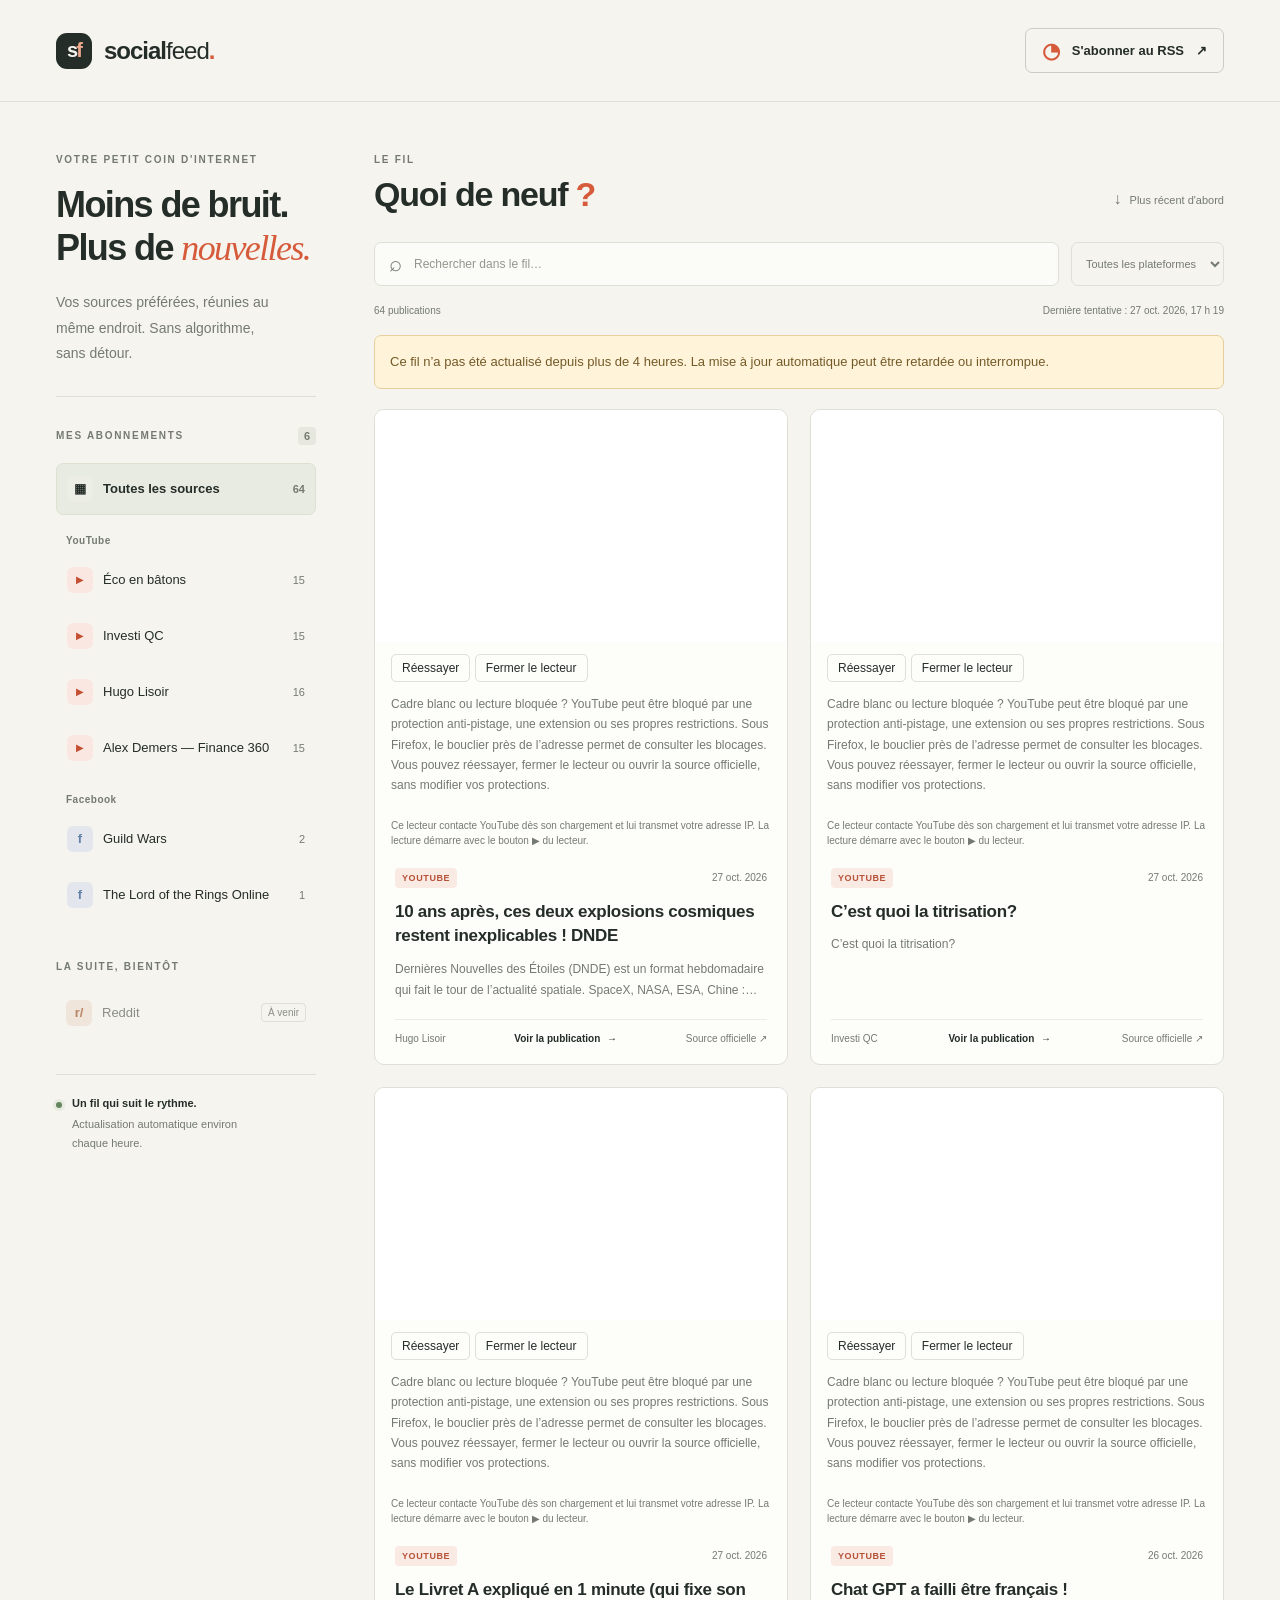
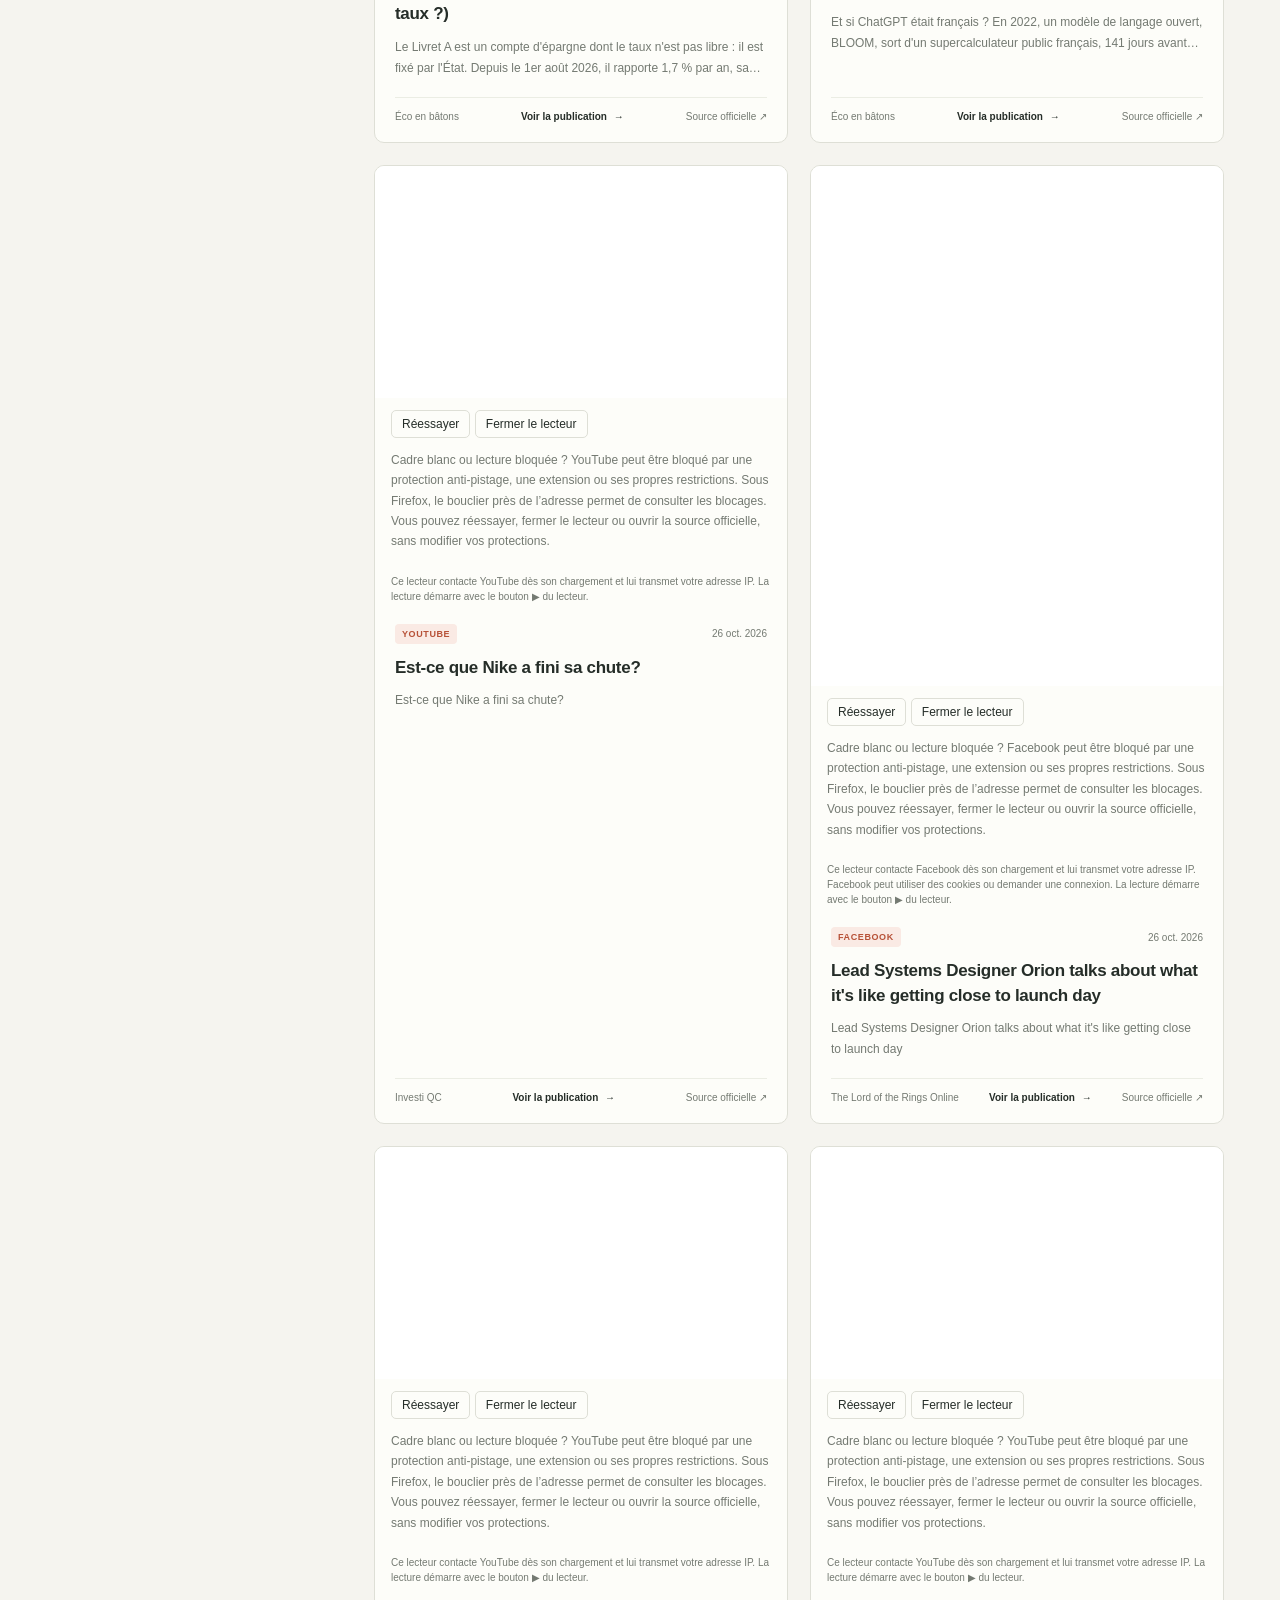
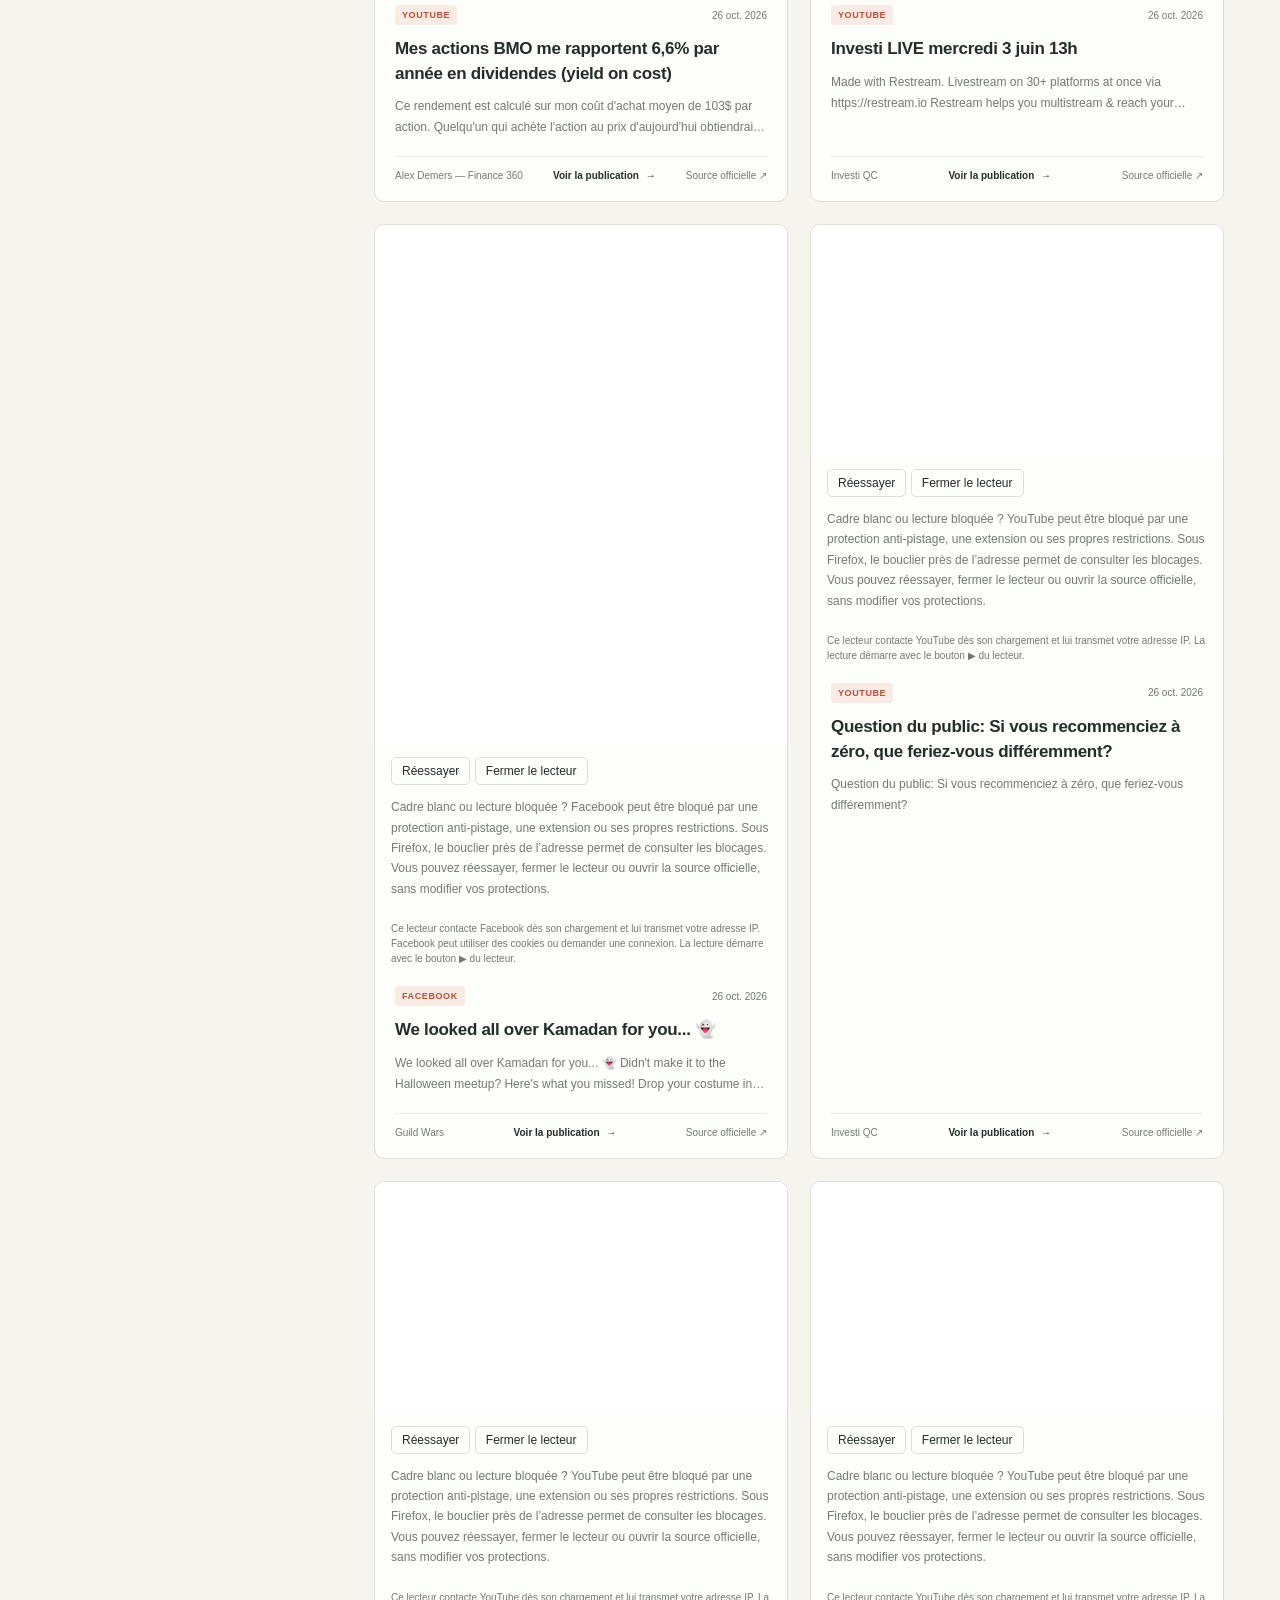
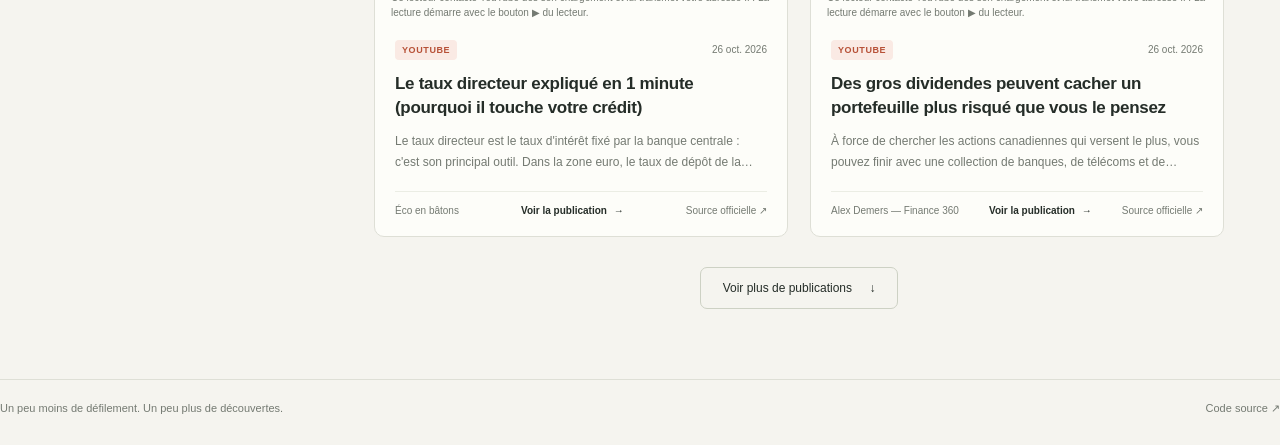
==== commit be6d3162: "feat: show official players directly without a load button Load feed and detail embeds lazily withou" ====
--- a/site/index.html
+++ b/site/index.html
@@ -7,8 +7,8 @@
     <meta name="description" content="Les dernières publications de vos sources préférées, réunies dans un seul fil." />
     <title>Social Feed — Votre fil, simplement.</title>
     <link rel="alternate" type="application/rss+xml" title="Social Feed" href="./feed.xml" />
-    <link rel="stylesheet" href="./styles.css?v=embed-recovery-3" />
-    <script src="./app.js?v=embed-recovery-3" type="module"></script>
+    <link rel="stylesheet" href="./styles.css?v=direct-players-4" />
+    <script src="./app.js?v=direct-players-4" type="module"></script>
   </head>
   <body>
     <a class="skip-link" href="#publications">Aller aux publications</a>
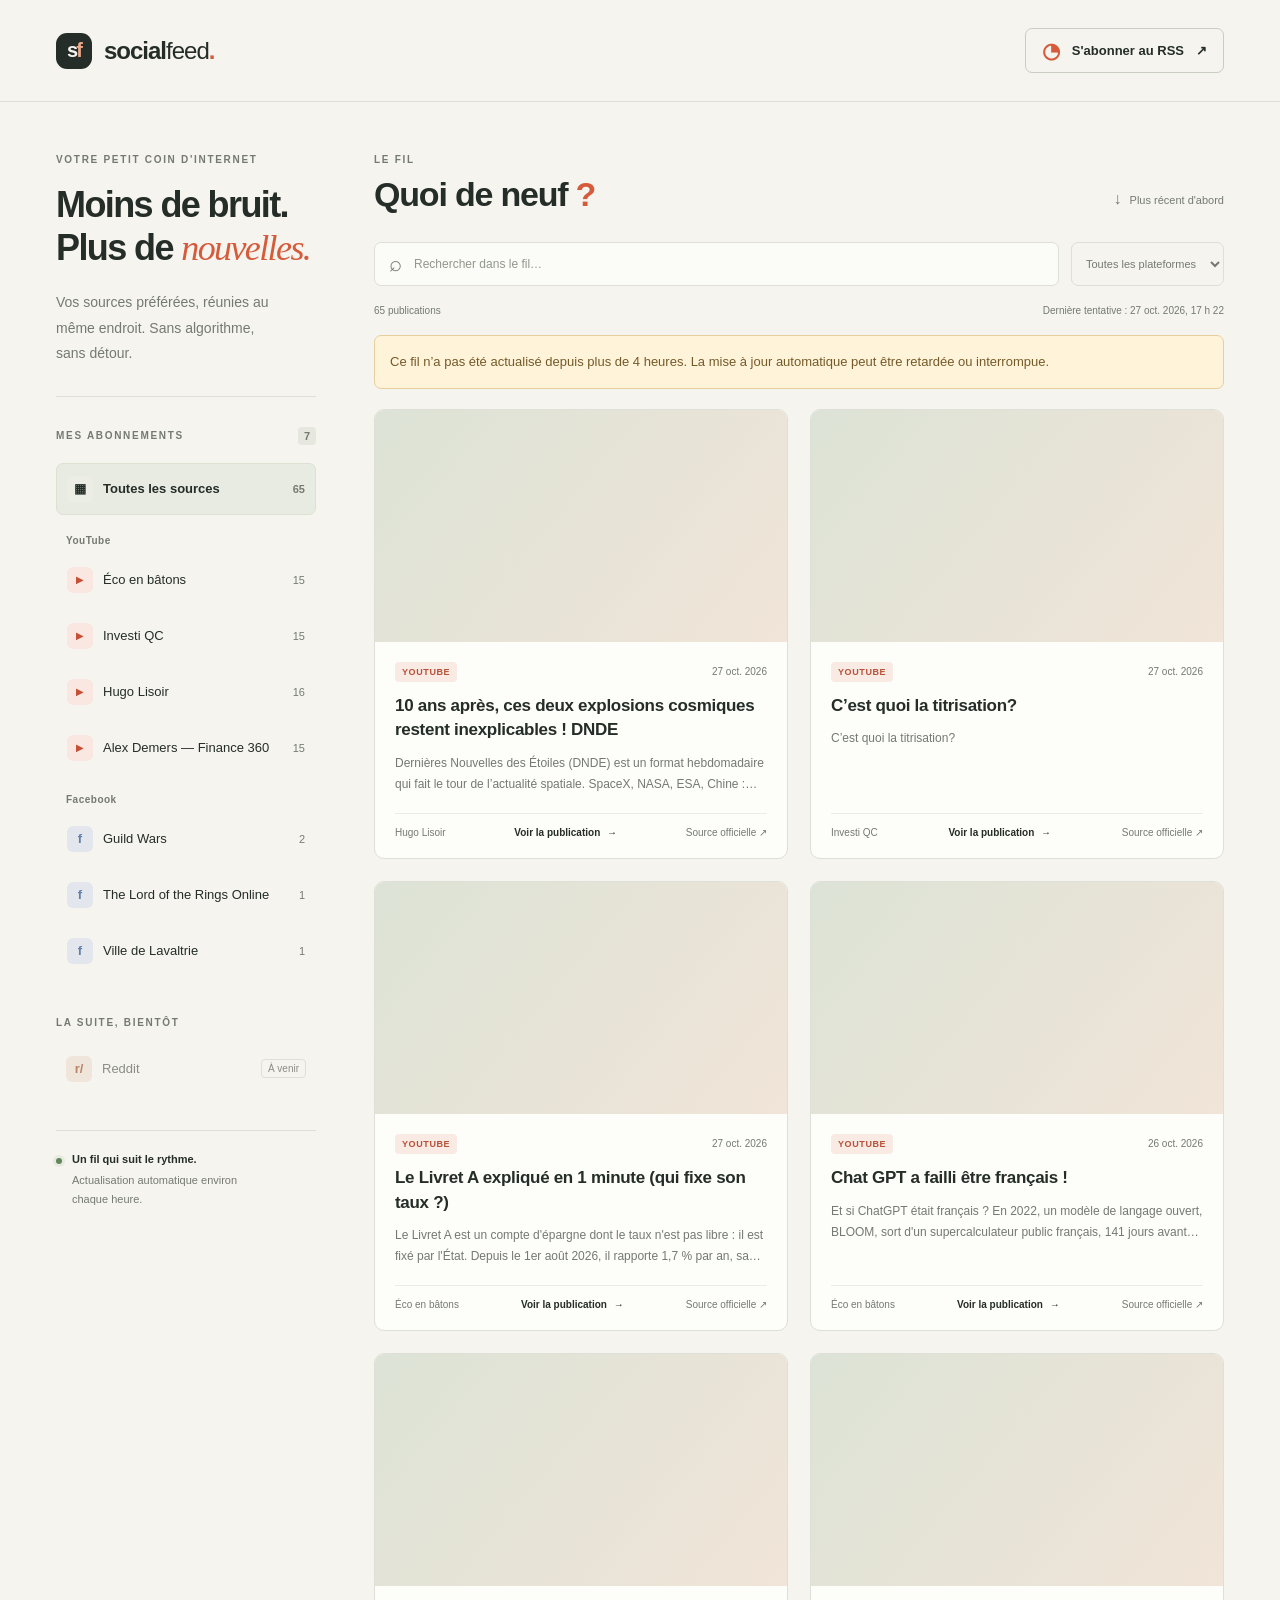
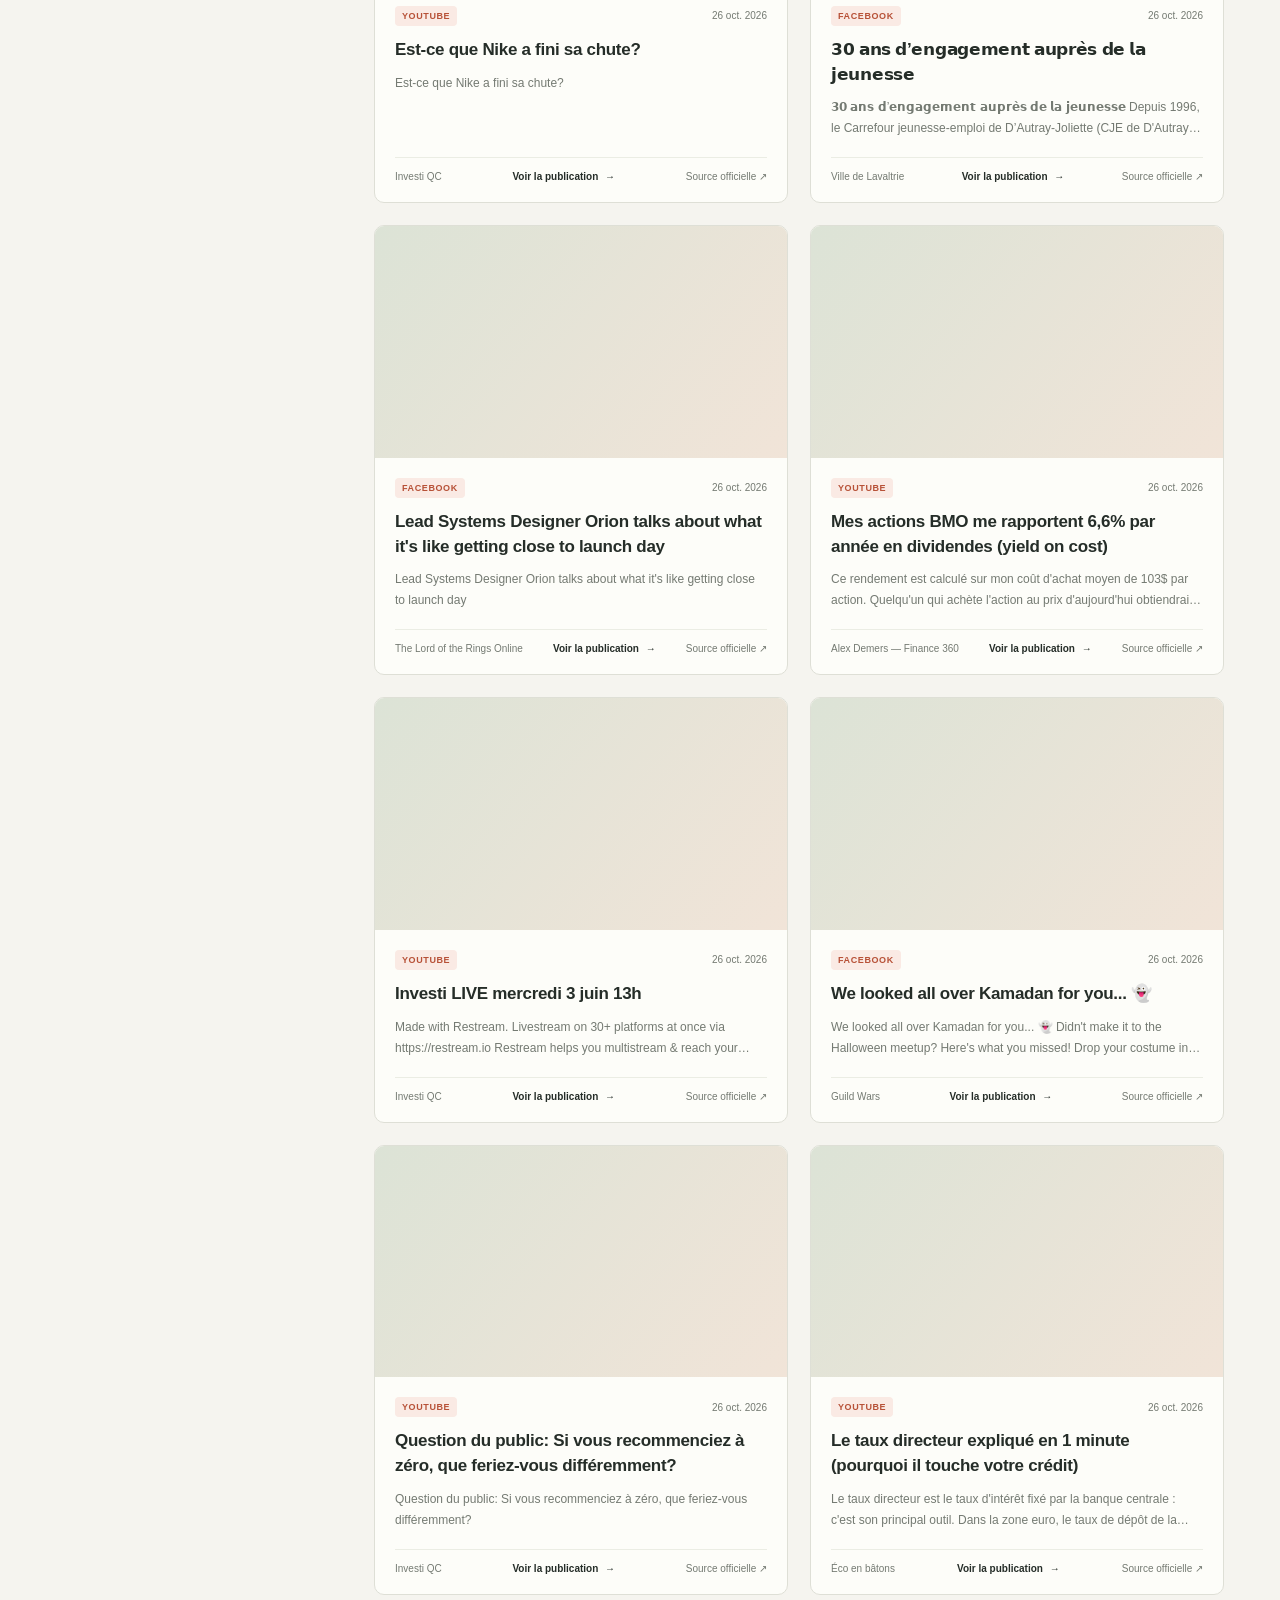
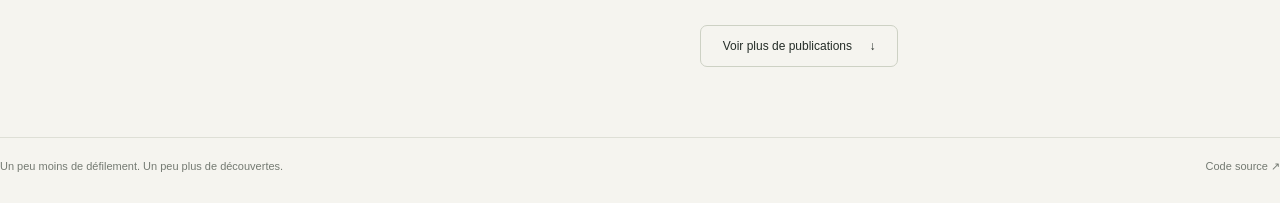
==== commit 7b755eb1: "fix: keep feed thumbnails and load players only on article pages Co-authored-by: Copilot App <223556" ====
--- a/site/index.html
+++ b/site/index.html
@@ -7,8 +7,8 @@
     <meta name="description" content="Les dernières publications de vos sources préférées, réunies dans un seul fil." />
     <title>Social Feed — Votre fil, simplement.</title>
     <link rel="alternate" type="application/rss+xml" title="Social Feed" href="./feed.xml" />
-    <link rel="stylesheet" href="./styles.css?v=direct-players-4" />
-    <script src="./app.js?v=direct-players-4" type="module"></script>
+    <link rel="stylesheet" href="./styles.css?v=article-players-5" />
+    <script src="./app.js?v=article-players-5" type="module"></script>
   </head>
   <body>
     <a class="skip-link" href="#publications">Aller aux publications</a>
@@ -59,17 +59,7 @@
     <footer><span>Un peu moins de défilement. Un peu plus de découvertes.</span><a href="https://github.com/otisdave/social-feed" target="_blank" rel="noopener noreferrer">Code source ↗</a></footer>
     <template id="card-template">
       <article class="card">
-        <div class="card-media">
-          <a class="card-image-link"><img loading="lazy" decoding="async" alt="" /></a>
-          <button class="card-play" type="button" hidden>▶ Lire ici</button>
-          <div class="card-player" hidden></div>
-        </div>
-        <div class="card-playback" hidden>
-          <button class="card-retry card-stop" type="button">Réessayer</button>
-          <button class="card-stop" type="button">Fermer le lecteur</button>
-          <p class="embed-note" role="status">Si la lecture est bloquée, utilisez le lien vers la source officielle.</p>
-        </div>
-        <p class="card-privacy" hidden></p>
+        <a class="card-image-link"><img loading="lazy" decoding="async" alt="" /></a>
         <div class="card-body">
           <div class="card-meta"><span class="platform-tag"></span><time></time></div>
           <h3><a></a></h3>
--- a/site/styles.css
+++ b/site/styles.css
@@ -80,18 +80,10 @@
 .card-image-link { display: block; position: relative; aspect-ratio: 16 / 9; overflow: hidden; background: #e3e6dc; }
 .card-image-link img { display: block; width: 100%; height: 100%; object-fit: cover; }
 .card-image-link.no-image { background: linear-gradient(130deg, #dce3d6, #f1e4d8); }
-.card-media { position: relative; }
-.card-play { position: absolute; bottom: 12px; right: 12px; border: 0; border-radius: 6px; background: #fffffff2; padding: 10px 14px; color: #a63e24; font-weight: 650; box-shadow: 0 2px 12px #0002; }
-.card-play:hover { background: white; }
-.card-playback { padding: 12px 16px 0; }
 .card-stop { background: transparent; border: 1px solid var(--line); border-radius: 5px; padding: 6px 10px; font-size: 12px; }
-.card-privacy { margin: 10px 16px 0; font-size: 10px; line-height: 1.5; color: var(--muted); }
 .card .card-footer { flex-wrap: wrap; }
 .card-official { color: var(--muted); }
 .card-official:hover { color: var(--accent); }
-.card-player .publication-embed { border-radius: 0; }
-.card-player .publication-embed.facebook { height: 520px; }
-.play-icon { position: absolute; bottom: 12px; right: 12px; display: grid; place-items: center; width: 30px; height: 24px; background: #ffffffeb; color: var(--accent); border-radius: 5px; font-size: 10px; }
 .card-body { padding: 20px; display: flex; flex-direction: column; flex: 1; }
 .card-meta { display: flex; justify-content: space-between; align-items: center; gap: 8px; margin-bottom: 12px; font-size: 10px; color: var(--muted); }
 .platform-tag { font-size: 9px; font-weight: 700; text-transform: uppercase; letter-spacing: 0.6px; border-radius: 4px; padding: 5px 7px; background: #faeae4; color: #b75137; }
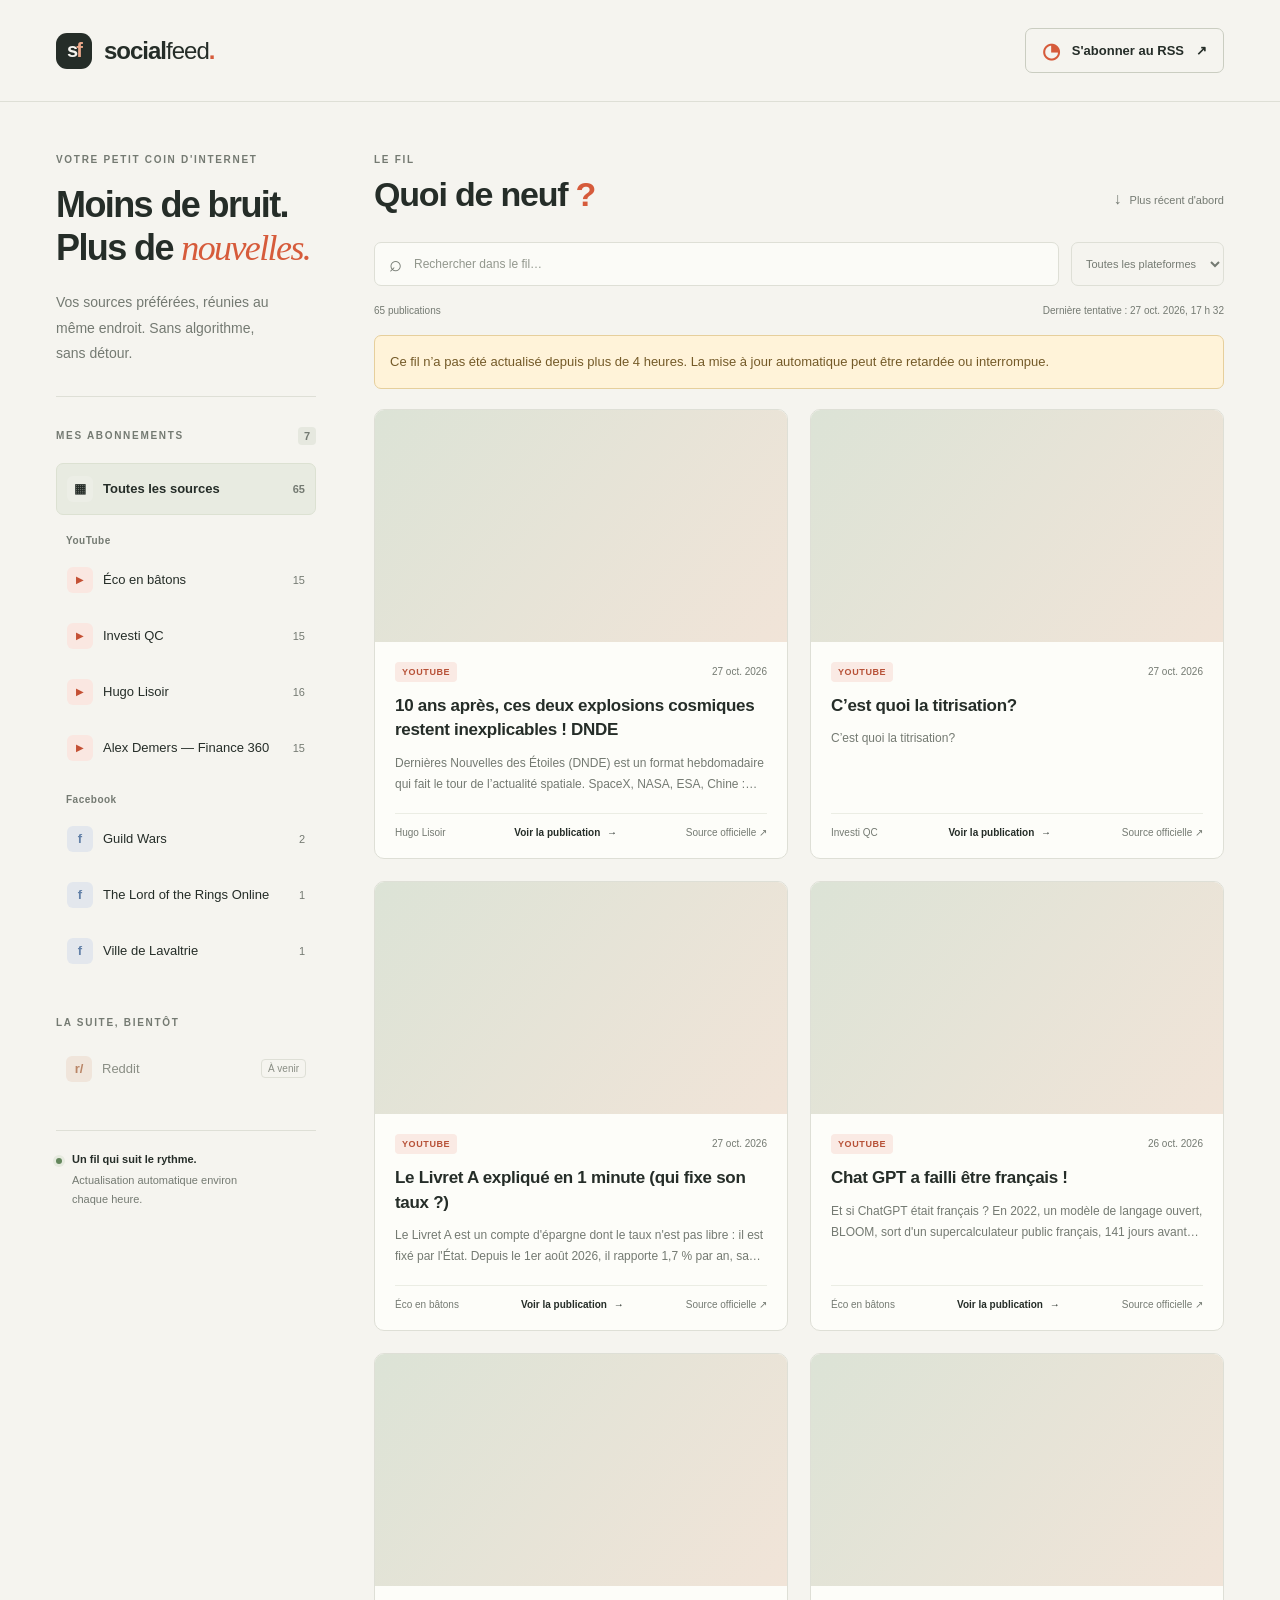
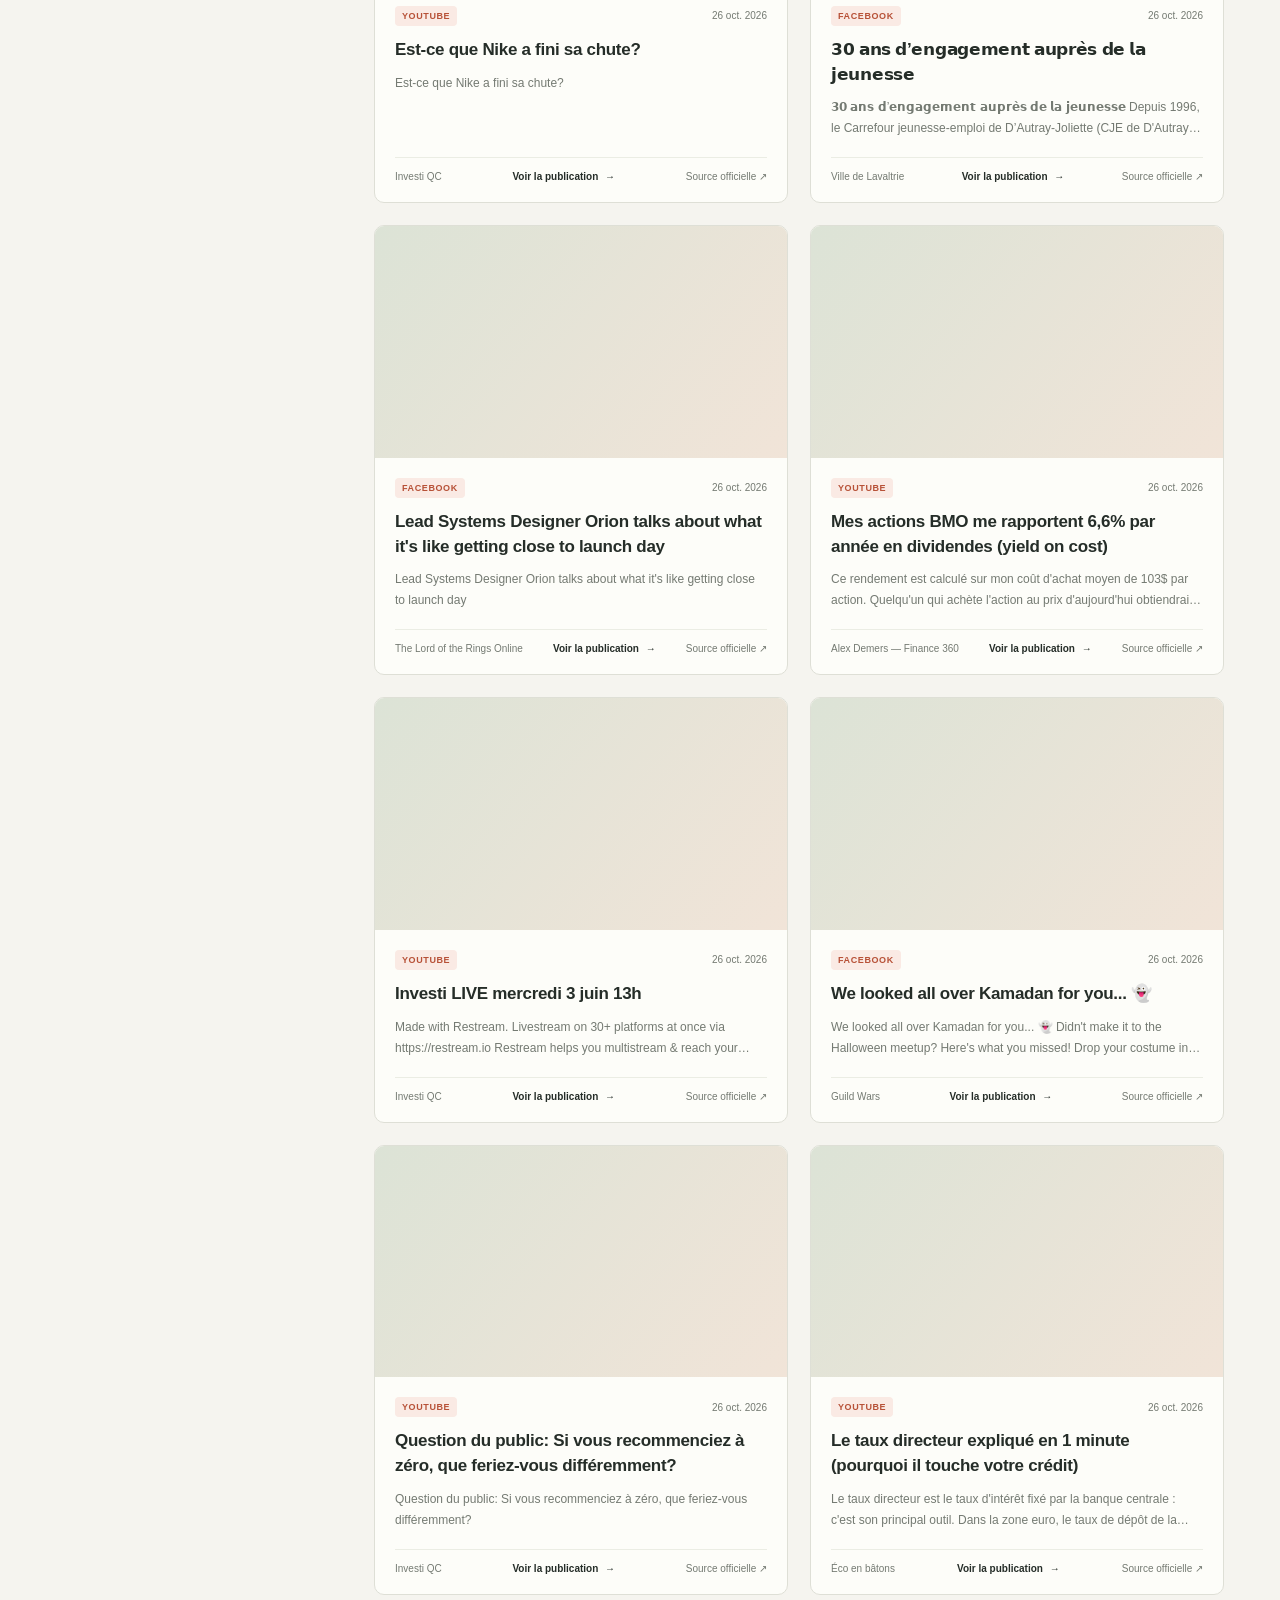
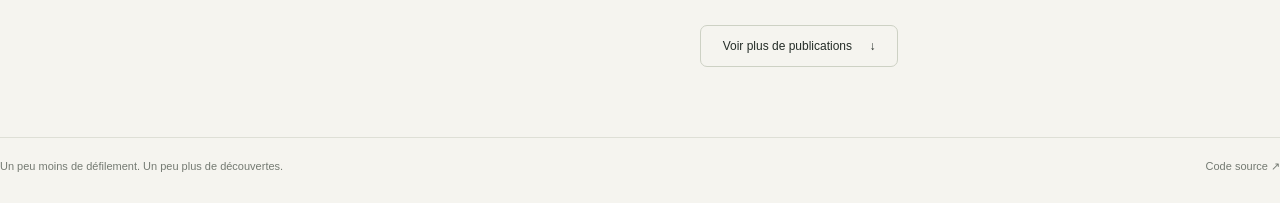
==== commit 88b427c7: "fix: keep archived content visible and adapt Facebook embed guidance Co-authored-by: Copilot App <22" ====
--- a/site/index.html
+++ b/site/index.html
@@ -7,8 +7,8 @@
     <meta name="description" content="Les dernières publications de vos sources préférées, réunies dans un seul fil." />
     <title>Social Feed — Votre fil, simplement.</title>
     <link rel="alternate" type="application/rss+xml" title="Social Feed" href="./feed.xml" />
-    <link rel="stylesheet" href="./styles.css?v=article-players-5" />
-    <script src="./app.js?v=article-players-5" type="module"></script>
+    <link rel="stylesheet" href="./styles.css?v=article-fallback-6" />
+    <script src="./app.js?v=article-fallback-6" type="module"></script>
   </head>
   <body>
     <a class="skip-link" href="#publications">Aller aux publications</a>
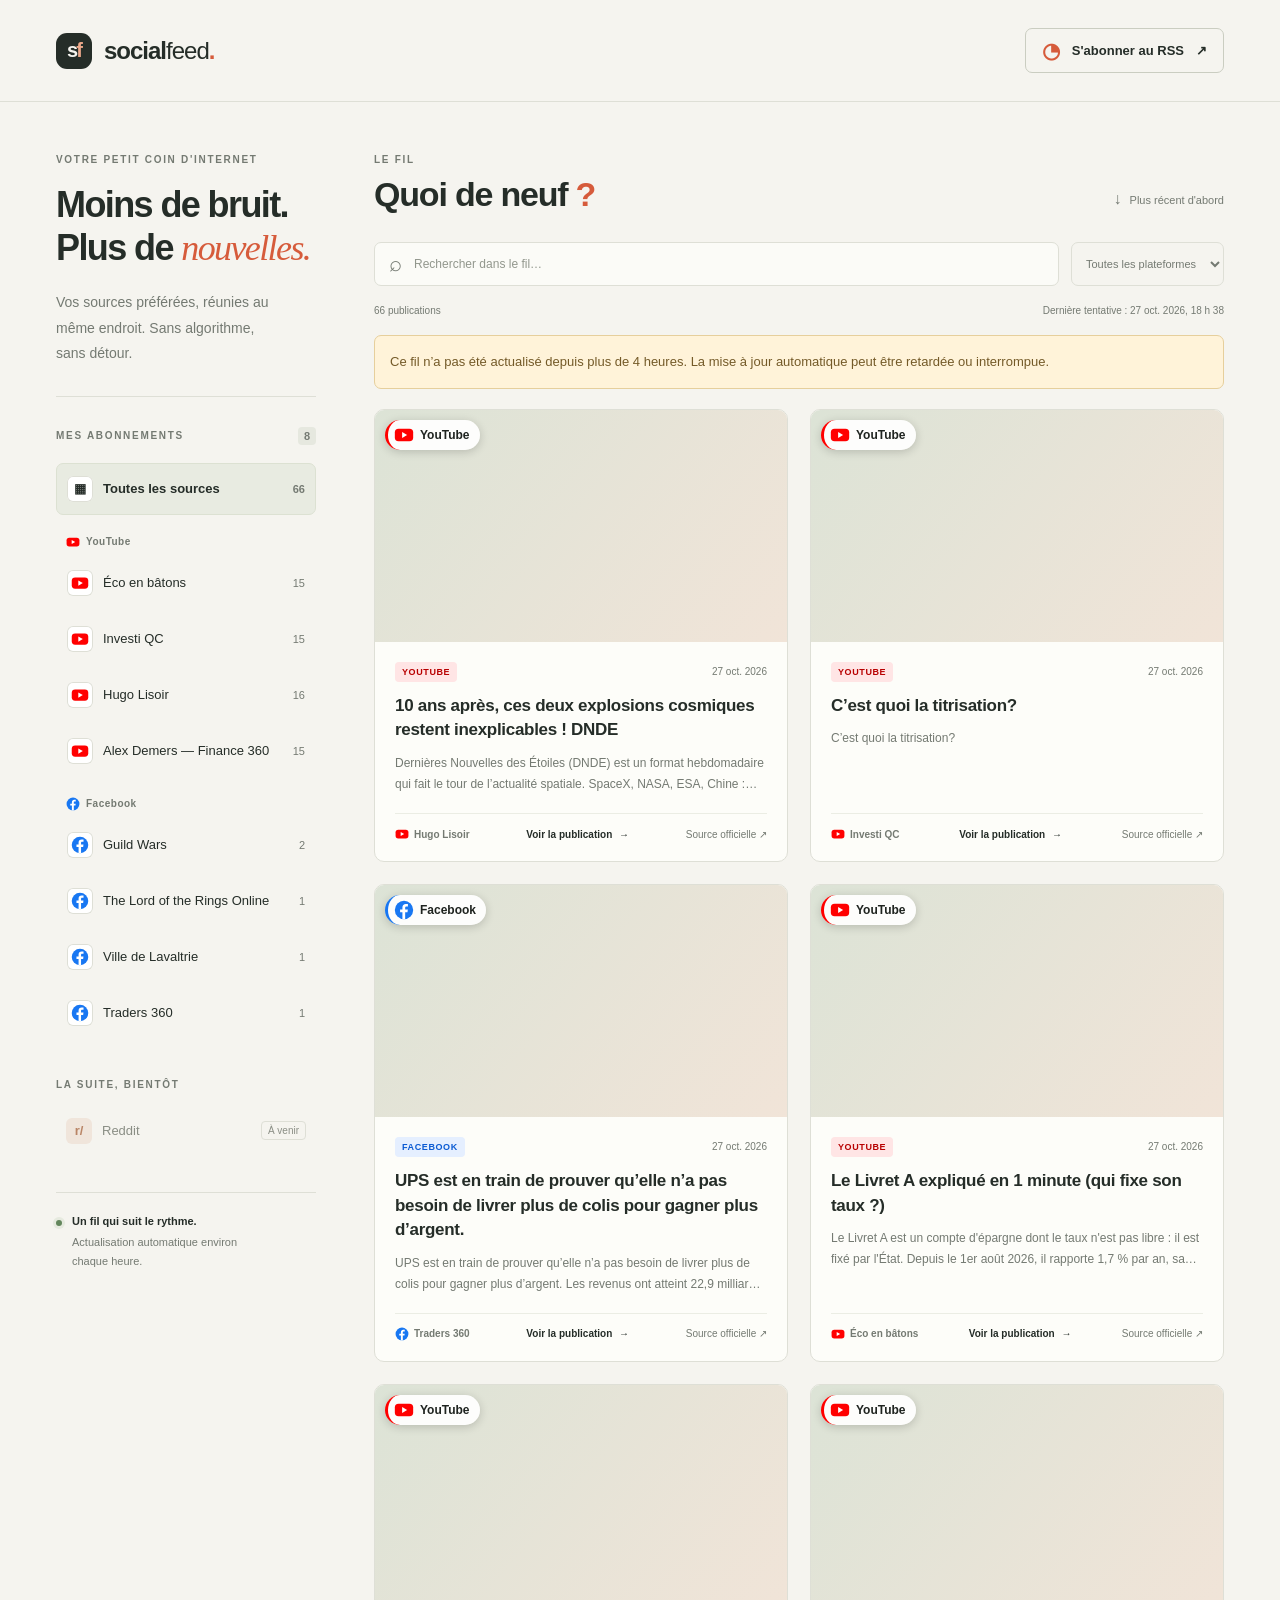
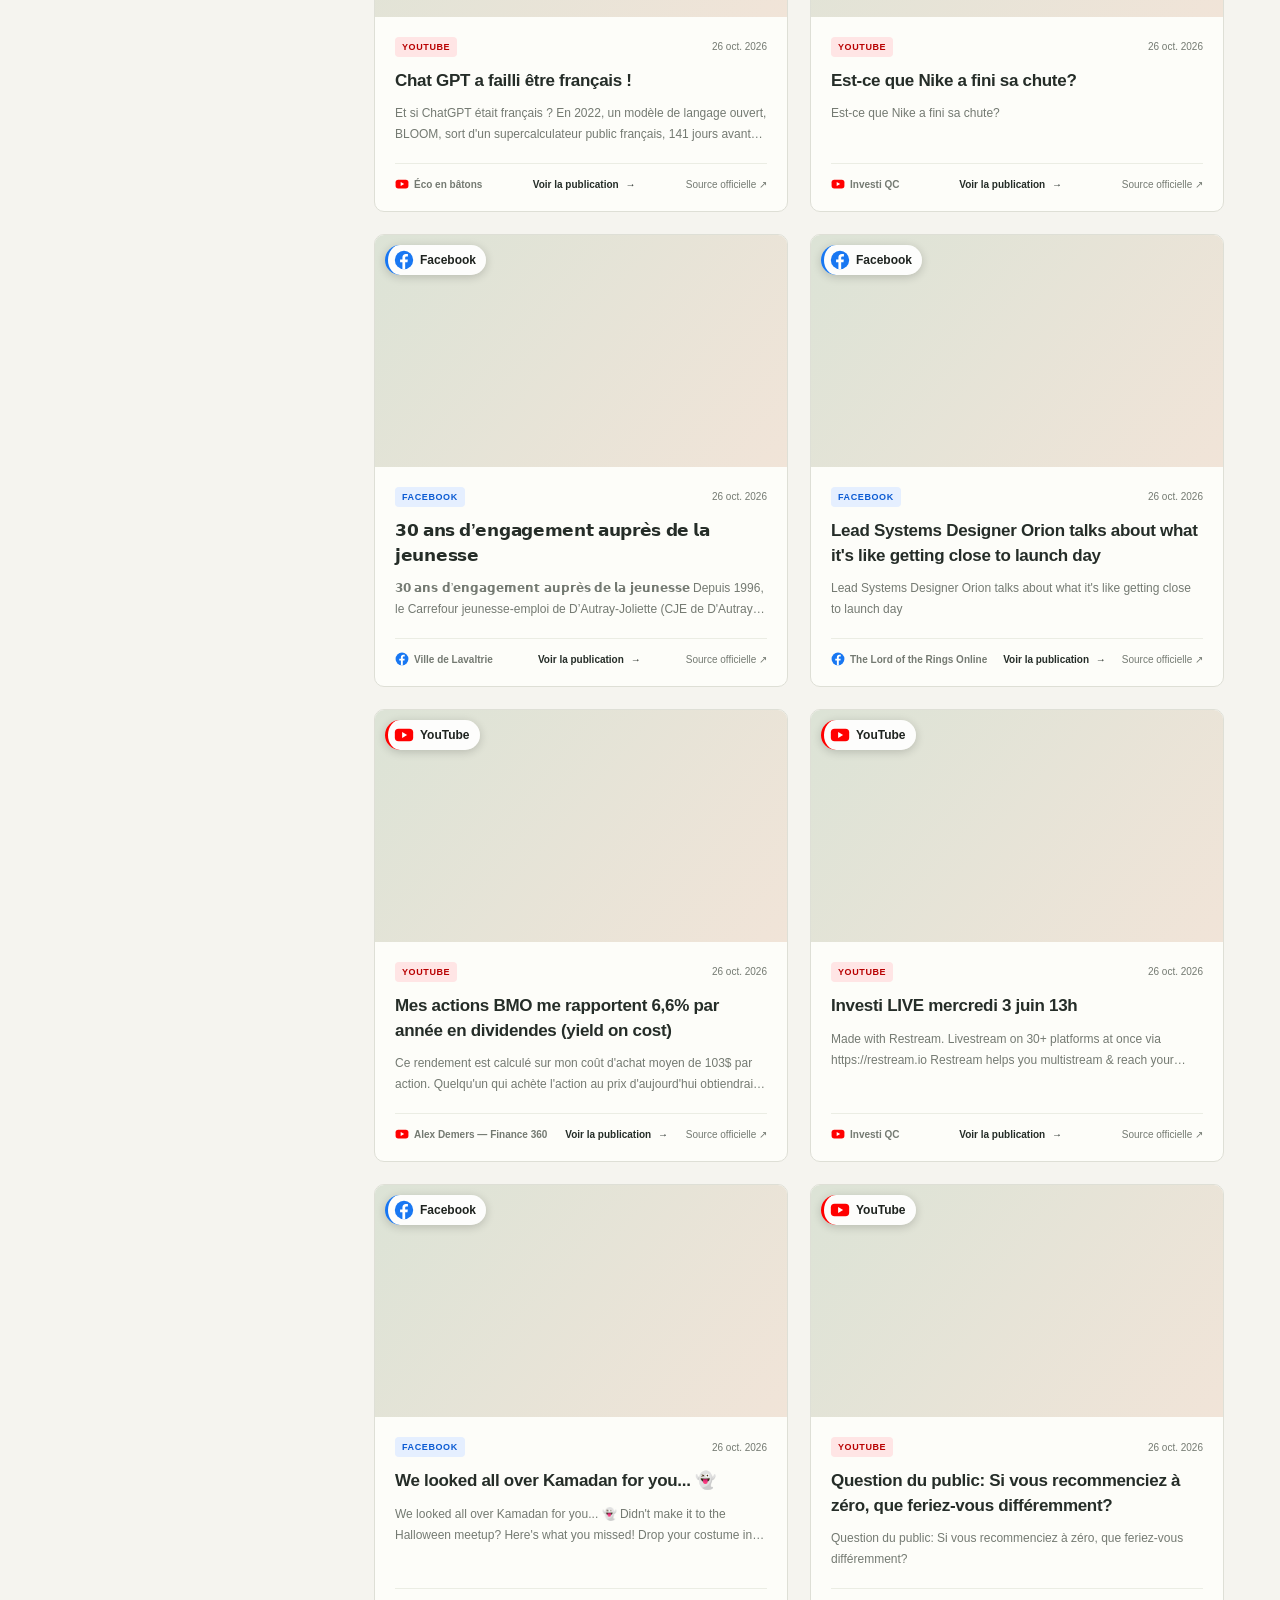
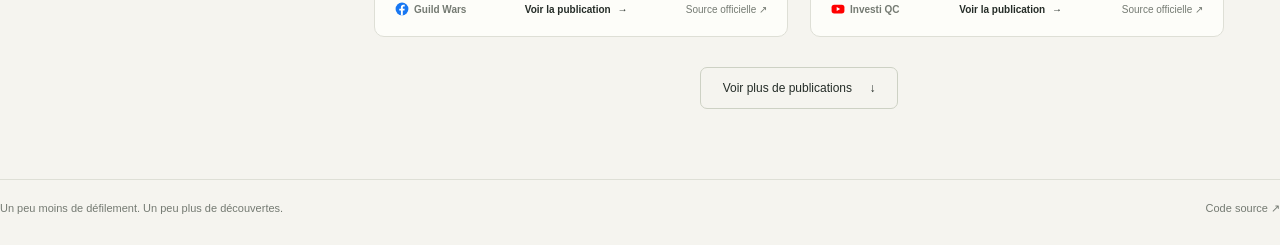
==== commit 12fb9bf7: "feat: show platform logos on feed cards Co-authored-by: Copilot App <223556219+Copilot@users.noreply" ====
--- a/site/index.html
+++ b/site/index.html
@@ -7,8 +7,8 @@
     <meta name="description" content="Les dernières publications de vos sources préférées, réunies dans un seul fil." />
     <title>Social Feed — Votre fil, simplement.</title>
     <link rel="alternate" type="application/rss+xml" title="Social Feed" href="./feed.xml" />
-    <link rel="stylesheet" href="./styles.css?v=article-fallback-6" />
-    <script src="./app.js?v=article-fallback-6" type="module"></script>
+    <link rel="stylesheet" href="./styles.css?v=platform-logos-7" />
+    <script src="./app.js?v=platform-logos-7" type="module"></script>
   </head>
   <body>
     <a class="skip-link" href="#publications">Aller aux publications</a>
@@ -59,7 +59,7 @@
     <footer><span>Un peu moins de défilement. Un peu plus de découvertes.</span><a href="https://github.com/otisdave/social-feed" target="_blank" rel="noopener noreferrer">Code source ↗</a></footer>
     <template id="card-template">
       <article class="card">
-        <a class="card-image-link"><img loading="lazy" decoding="async" alt="" /></a>
+        <a class="card-image-link"><img loading="lazy" decoding="async" alt="" /><span class="platform-badge"></span></a>
         <div class="card-body">
           <div class="card-meta"><span class="platform-tag"></span><time></time></div>
           <h3><a></a></h3>
--- a/site/styles.css
+++ b/site/styles.css
@@ -47,9 +47,9 @@
 .source-button:disabled { cursor: default; opacity: 0.65; }
 .source-button:disabled:hover { background: transparent; }
 .source-platform { margin: 20px 10px 8px; font-size: 10px; font-weight: 600; color: var(--muted); letter-spacing: 0.5px; }
-.source-icon { display: grid; place-items: center; width: 26px; height: 26px; border-radius: 6px; background: #eceee6; font-size: 13px; }
-.source-icon.youtube { background: #fae7e1; color: #c45034; font-size: 10px; }
-.source-icon.facebook { background: #e3e7ed; color: #6381a8; font-weight: 700; }
+.source-icon { display: grid; place-items: center; width: 26px; height: 26px; border-radius: 6px; background: #fff; box-shadow: inset 0 0 0 1px var(--line); }
+.source-platform { display: flex; align-items: center; gap: 6px; }
+.platform-logo { display: block; flex: none; }
 .count { font-size: 11px; color: var(--muted); }
 .coming-next { margin-top: 40px; }
 .coming-next > div { display: flex; align-items: center; gap: 10px; padding: 10px; font-size: 13px; color: #8a8e85; }
@@ -86,7 +86,15 @@
 .card-official:hover { color: var(--accent); }
 .card-body { padding: 20px; display: flex; flex-direction: column; flex: 1; }
 .card-meta { display: flex; justify-content: space-between; align-items: center; gap: 8px; margin-bottom: 12px; font-size: 10px; color: var(--muted); }
-.platform-tag { font-size: 9px; font-weight: 700; text-transform: uppercase; letter-spacing: 0.6px; border-radius: 4px; padding: 5px 7px; background: #faeae4; color: #b75137; }
+.platform-tag { font-size: 9px; font-weight: 700; text-transform: uppercase; letter-spacing: 0.6px; border-radius: 4px; padding: 5px 7px; background: #eceee6; color: var(--muted); }
+.platform-tag.youtube { background: #ffe5e5; color: #b80000; }
+.platform-tag.facebook { background: #e5efff; color: #0b5bd3; }
+.platform-tag.reddit { background: #ffeadf; color: #c03600; }
+.platform-badge { position: absolute; top: 10px; left: 10px; display: inline-flex; align-items: center; gap: 6px; padding: 5px 10px 5px 6px; border-radius: 999px; background: #ffffffee; color: #1f2420; font-size: 12px; font-weight: 700; box-shadow: 0 2px 10px #0000002e; pointer-events: none; }
+.platform-badge.youtube { border-left: 3px solid #ff0000; }
+.platform-badge.facebook { border-left: 3px solid #1877f2; }
+.platform-badge.reddit { border-left: 3px solid #ff4500; }
+.card-source { display: inline-flex; align-items: center; gap: 5px; font-weight: 600; }
 .card h3 { font-size: 17px; line-height: 1.45; font-weight: 650; letter-spacing: -0.3px; margin: 0 0 10px; overflow-wrap: anywhere; }
 .card h3 a:hover, .read-link:hover { color: var(--accent); }
 .card-description { font-size: 12px; line-height: 1.75; color: var(--muted); margin: 0 0 18px; display: -webkit-box; -webkit-line-clamp: 2; -webkit-box-orient: vertical; overflow: hidden; overflow-wrap: anywhere; }
